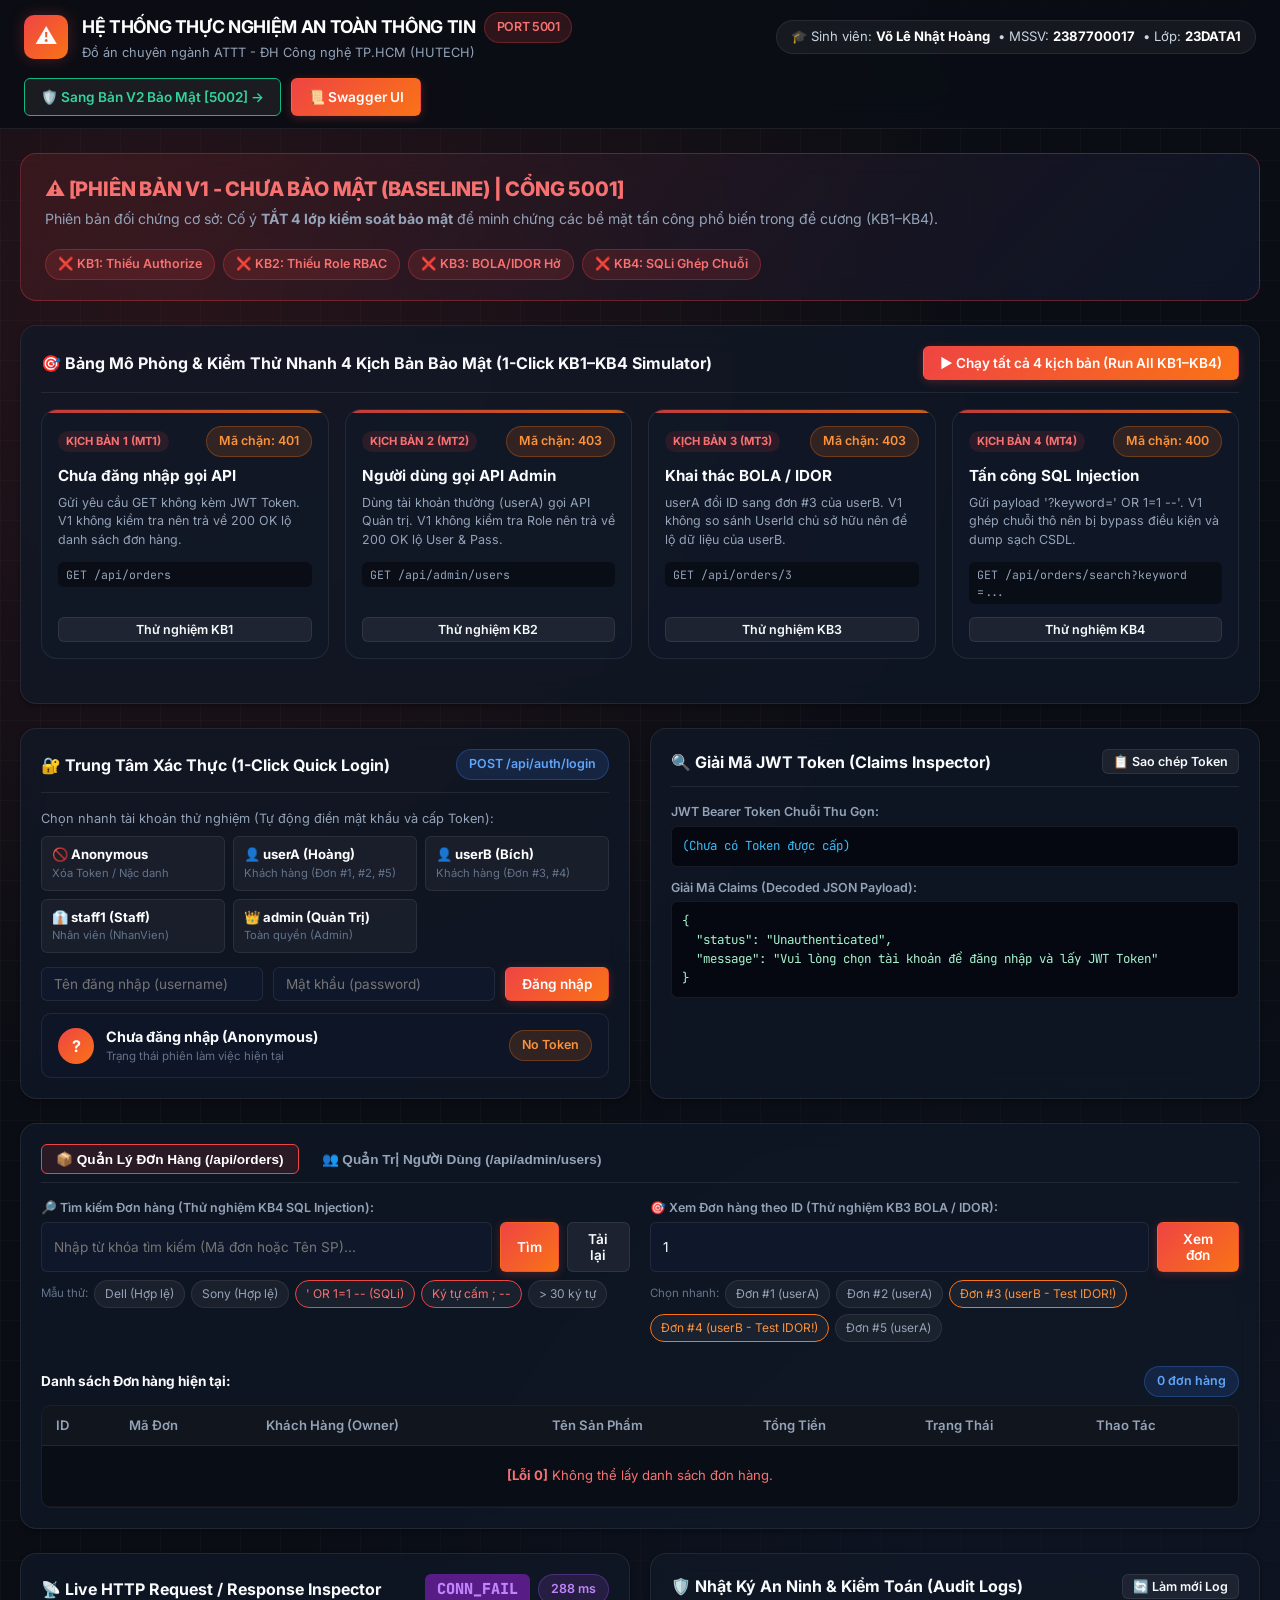
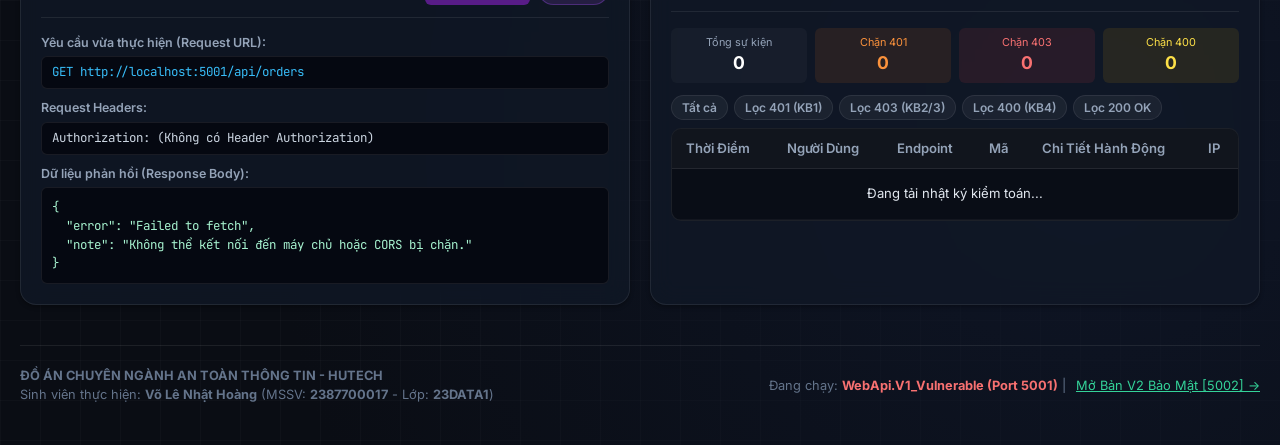
==== WebApi.V1_Vulnerable/wwwroot/index.html @ 01527421 "feat: Nang cap giao dien Web Dashboard Cyber Security va bo Simulator 1-Click cho ca V1 va V2" ====
<!DOCTYPE html>
<html lang="vi">
<head>
  <meta charset="UTF-8">
  <meta name="viewport" content="width=device-width, initial-scale=1.0">
  <title>SecurityLab V1 - Vulnerable Baseline | HUTECH ATTT</title>
  <link rel="preconnect" href="https://fonts.googleapis.com">
  <link rel="preconnect" href="https://fonts.gstatic.com" crossorigin>
  <link href="https://fonts.googleapis.com/css2?family=Inter:wght@400;500;600;700;800&family=JetBrains+Mono:wght@400;500;600;700&display=swap" rel="stylesheet">
  <link rel="stylesheet" href="css/app.css">
</head>
<body data-version="V1">

  <!-- NAVBAR -->
  <nav class="navbar">
    <div class="navbar-inner">
      <div class="brand-section">
        <div class="brand-icon">⚠️</div>
        <div>
          <div class="brand-title">
            HỆ THỐNG THỰC NGHIỆM AN TOÀN THÔNG TIN
            <span class="badge badge-red">PORT 5001</span>
          </div>
          <div class="brand-sub">Đồ án chuyên ngành ATTT - ĐH Công nghệ TP.HCM (HUTECH)</div>
        </div>
      </div>

      <div class="student-badge">
        <span>🎓 Sinh viên: <strong>Võ Lê Nhật Hoàng</strong></span>
        <span>• MSSV: <strong>2387700017</strong></span>
        <span>• Lớp: <strong>23DATA1</strong></span>
      </div>

      <div class="nav-actions">
        <a href="http://localhost:5002" class="btn btn-secondary" style="border-color: #10b981; color: #34d399;" title="Chuyển sang phiên bản V2 đã bảo mật">
          🛡️ Sang Bản V2 Bảo Mật [5002] &rarr;
        </a>
        <a href="/swagger" target="_blank" class="btn btn-primary" title="Mở Swagger UI gốc">
          📜 Swagger UI
        </a>
      </div>
    </div>
  </nav>

  <div class="container">

    <!-- VERSION BANNER -->
    <div class="version-banner">
      <div class="banner-content">
        <div>
          <div class="banner-title" style="color: #f87171;">
            ⚠️ [PHIÊN BẢN V1 - CHƯA BẢO MẬT (BASELINE) | CỔNG 5001]
          </div>
          <div class="banner-desc">
            Phiên bản đối chứng cơ sở: Cố ý <strong>TẮT 4 lớp kiểm soát bảo mật</strong> để minh chứng các bề mặt tấn công phổ biến trong đề cương (KB1–KB4).
          </div>
        </div>
        <div class="badges-row">
          <span class="badge badge-red">❌ KB1: Thiếu Authorize</span>
          <span class="badge badge-red">❌ KB2: Thiếu Role RBAC</span>
          <span class="badge badge-red">❌ KB3: BOLA/IDOR Hở</span>
          <span class="badge badge-red">❌ KB4: SQLi Ghép Chuỗi</span>
        </div>
      </div>
    </div>

    <!-- KHU VỰC C: 1-CLICK KB1–KB4 SIMULATOR (ĐẶT NỔI BẬT LÊN ĐẦU ĐỂ DỄ TRÌNH DIỄN KHI BẢO VỆ ĐỒ ÁN) -->
    <div class="card" style="margin-bottom: 24px;">
      <div class="card-header">
        <div class="card-title">
          🎯 Bảng Mô Phỏng & Kiểm Thử Nhanh 4 Kịch Bản Bảo Mật (1-Click KB1–KB4 Simulator)
        </div>
        <button id="btnRunAllKB" class="btn btn-primary" onclick="runAllKB()">
          ▶ Chạy tất cả 4 kịch bản (Run All KB1–KB4)
        </button>
      </div>

      <div class="grid-4">
        <!-- CARD KB1 -->
        <div class="kb-card">
          <div>
            <div class="kb-header">
              <span class="kb-tag">KỊCH BẢN 1 (MT1)</span>
              <span class="badge badge-orange">Mã chặn: 401</span>
            </div>
            <div class="kb-title">Chưa đăng nhập gọi API</div>
            <div class="kb-desc">Gửi yêu cầu GET không kèm JWT Token. V1 không kiểm tra nên trả về 200 OK lộ danh sách đơn hàng.</div>
            <div class="kb-endpoint">GET /api/orders</div>
          </div>
          <div>
            <button class="btn btn-secondary btn-sm" style="width: 100%;" onclick="runKB1()">
              Thử nghiệm KB1
            </button>
            <div id="kb1Result" class="kb-result"></div>
          </div>
        </div>

        <!-- CARD KB2 -->
        <div class="kb-card">
          <div>
            <div class="kb-header">
              <span class="kb-tag">KỊCH BẢN 2 (MT2)</span>
              <span class="badge badge-orange">Mã chặn: 403</span>
            </div>
            <div class="kb-title">Người dùng gọi API Admin</div>
            <div class="kb-desc">Dùng tài khoản thường (userA) gọi API Quản trị. V1 không kiểm tra Role nên trả về 200 OK lộ User & Pass.</div>
            <div class="kb-endpoint">GET /api/admin/users</div>
          </div>
          <div>
            <button class="btn btn-secondary btn-sm" style="width: 100%;" onclick="runKB2()">
              Thử nghiệm KB2
            </button>
            <div id="kb2Result" class="kb-result"></div>
          </div>
        </div>

        <!-- CARD KB3 -->
        <div class="kb-card">
          <div>
            <div class="kb-header">
              <span class="kb-tag">KỊCH BẢN 3 (MT3)</span>
              <span class="badge badge-orange">Mã chặn: 403</span>
            </div>
            <div class="kb-title">Khai thác BOLA / IDOR</div>
            <div class="kb-desc">userA đổi ID sang đơn #3 của userB. V1 không so sánh UserId chủ sở hữu nên để lộ dữ liệu của userB.</div>
            <div class="kb-endpoint">GET /api/orders/3</div>
          </div>
          <div>
            <button class="btn btn-secondary btn-sm" style="width: 100%;" onclick="runKB3()">
              Thử nghiệm KB3
            </button>
            <div id="kb3Result" class="kb-result"></div>
          </div>
        </div>

        <!-- CARD KB4 -->
        <div class="kb-card">
          <div>
            <div class="kb-header">
              <span class="kb-tag">KỊCH BẢN 4 (MT4)</span>
              <span class="badge badge-orange">Mã chặn: 400</span>
            </div>
            <div class="kb-title">Tấn công SQL Injection</div>
            <div class="kb-desc">Gửi payload '?keyword=' OR 1=1 --'. V1 ghép chuỗi thô nên bị bypass điều kiện và dump sạch CSDL.</div>
            <div class="kb-endpoint">GET /api/orders/search?keyword=...</div>
          </div>
          <div>
            <button class="btn btn-secondary btn-sm" style="width: 100%;" onclick="runKB4()">
              Thử nghiệm KB4
            </button>
            <div id="kb4Result" class="kb-result"></div>
          </div>
        </div>
      </div>

      <div id="runAllSummary" style="display: none; margin-top: 14px;"></div>
    </div>

    <!-- KHU VỰC A: TRUNG TÂM ĐĂNG NHẬP 1-CLICK & GIẢI MÃ JWT TOKEN -->
    <div class="grid-2">
      <!-- CỘT 1: FORM LOGIN & QUICK ACCOUNTS -->
      <div class="card">
        <div class="card-header">
          <div class="card-title">🔐 Trung Tâm Xác Thực (1-Click Quick Login)</div>
          <span class="badge badge-blue">POST /api/auth/login</span>
        </div>

        <div style="font-size: 0.8rem; color: var(--text-muted); margin-bottom: 8px;">
          Chọn nhanh tài khoản thử nghiệm (Tự động điền mật khẩu và cấp Token):
        </div>

        <div class="quick-accounts-grid">
          <div class="quick-acc-btn" onclick="quickLogin('anonymous')">
            <div class="quick-acc-name">🚫 Anonymous</div>
            <div class="quick-acc-role">Xóa Token / Nặc danh</div>
          </div>
          <div class="quick-acc-btn" onclick="quickLogin('userA')">
            <div class="quick-acc-name">👤 userA (Hoàng)</div>
            <div class="quick-acc-role">Khách hàng (Đơn #1, #2, #5)</div>
          </div>
          <div class="quick-acc-btn" onclick="quickLogin('userB')">
            <div class="quick-acc-name">👤 userB (Bích)</div>
            <div class="quick-acc-role">Khách hàng (Đơn #3, #4)</div>
          </div>
          <div class="quick-acc-btn" onclick="quickLogin('staff1')">
            <div class="quick-acc-name">👔 staff1 (Staff)</div>
            <div class="quick-acc-role">Nhân viên (NhanVien)</div>
          </div>
          <div class="quick-acc-btn" onclick="quickLogin('admin')">
            <div class="quick-acc-name">👑 admin (Quản Trị)</div>
            <div class="quick-acc-role">Toàn quyền (Admin)</div>
          </div>
        </div>

        <div style="display: flex; gap: 10px; margin-bottom: 8px;">
          <input type="text" id="loginUsername" class="form-input" placeholder="Tên đăng nhập (username)">
          <input type="password" id="loginPassword" class="form-input" placeholder="Mật khẩu (password)">
          <button id="btnLogin" class="btn btn-primary" style="white-space: nowrap;" onclick="performLogin(document.getElementById('loginUsername').value, document.getElementById('loginPassword').value)">
            Đăng nhập
          </button>
        </div>

        <!-- SESSION STATUS -->
        <div class="session-box">
          <div class="session-user">
            <div id="userAvatar" class="user-avatar">?</div>
            <div>
              <div id="userDisplayName" style="font-weight: 700; font-size: 0.9rem;">Chưa đăng nhập (Anonymous)</div>
              <div style="font-size: 0.72rem; color: var(--text-dim);">Trạng thái phiên làm việc hiện tại</div>
            </div>
          </div>
          <span id="userRoleBadge" class="badge badge-orange">No Token</span>
        </div>
      </div>

      <!-- CỘT 2: JWT TOKEN & DECODED CLAIMS INSPECTOR -->
      <div class="card">
        <div class="card-header">
          <div class="card-title">🔍 Giải Mã JWT Token (Claims Inspector)</div>
          <button class="btn btn-secondary btn-sm" onclick="copyToken()">📋 Sao chép Token</button>
        </div>

        <div class="form-label">JWT Bearer Token Chuỗi Thu Gọn:</div>
        <div id="rawTokenText" class="code-box" style="max-height: 55px; margin-bottom: 12px; color: #38bdf8;">
          (Chưa có Token được cấp)
        </div>

        <div class="form-label">Giải Mã Claims (Decoded JSON Payload):</div>
        <div id="decodedClaimsText" class="code-box" style="max-height: 140px; color: #a7f3d0;">
{
  "status": "Unauthenticated",
  "message": "Vui lòng chọn tài khoản để đăng nhập và lấy JWT Token"
}
        </div>
      </div>
    </div>

    <!-- KHU VỰC B: NGHIỆP VỤ QUẢN LÝ ĐƠN HÀNG & NGƯỜI DÙNG -->
    <div class="card" style="margin-bottom: 24px;">
      <div class="tabs-nav">
        <button class="tab-btn active" data-tab="orders" onclick="switchTab('orders')">
          📦 Quản Lý Đơn Hàng (/api/orders)
        </button>
        <button class="tab-btn" data-tab="users" onclick="switchTab('users')">
          👥 Quản Trị Người Dùng (/api/admin/users)
        </button>
      </div>

      <!-- TAB 1: ORDERS -->
      <div id="tab-orders" class="tab-content active">
        <!-- SEARCH & GET BY ID CONTROLS -->
        <div class="grid-2" style="margin-bottom: 16px;">
          <!-- TÌM KIẾM -->
          <div>
            <div class="form-label">🔎 Tìm kiếm Đơn hàng (Thử nghiệm KB4 SQL Injection):</div>
            <div style="display: flex; gap: 8px; margin-bottom: 8px;">
              <input type="text" id="searchKeyword" class="form-input" placeholder="Nhập từ khóa tìm kiếm (Mã đơn hoặc Tên SP)...">
              <button class="btn btn-primary" onclick="searchOrders()">Tìm</button>
              <button class="btn btn-secondary" onclick="loadOrders()">Tải lại</button>
            </div>
            <div style="display: flex; flex-wrap: wrap; gap: 6px;">
              <span style="font-size: 0.72rem; color: var(--text-dim); align-self: center;">Mẫu thử:</span>
              <span class="btn-tag" onclick="searchOrders('Dell')">Dell (Hợp lệ)</span>
              <span class="btn-tag" onclick="searchOrders('Sony')">Sony (Hợp lệ)</span>
              <span class="btn-tag" style="border-color: #ef4444; color: #f87171;" onclick="searchOrders('\' OR 1=1 --')">' OR 1=1 -- (SQLi)</span>
              <span class="btn-tag" style="border-color: #ef4444; color: #f87171;" onclick="searchOrders('\'; DROP TABLE Orders; --')">Ký tự cấm ; --</span>
              <span class="btn-tag" onclick="searchOrders('Chuỗi từ khóa tìm kiếm quá dài vượt quá ba mươi ký tự quy định')">&gt; 30 ký tự</span>
            </div>
          </div>

          <!-- XEM THEO ID -->
          <div>
            <div class="form-label">🎯 Xem Đơn hàng theo ID (Thử nghiệm KB3 BOLA / IDOR):</div>
            <div style="display: flex; gap: 8px; margin-bottom: 8px;">
              <input type="number" id="orderIdInput" class="form-input" placeholder="Nhập ID đơn hàng (1, 2, 3...)" value="1">
              <button class="btn btn-primary" onclick="quickViewOrder(document.getElementById('orderIdInput').value)">Xem đơn</button>
            </div>
            <div style="display: flex; flex-wrap: wrap; gap: 6px; margin-bottom: 8px;">
              <span style="font-size: 0.72rem; color: var(--text-dim); align-self: center;">Chọn nhanh:</span>
              <span class="btn-tag" onclick="quickViewOrder(1)">Đơn #1 (userA)</span>
              <span class="btn-tag" onclick="quickViewOrder(2)">Đơn #2 (userA)</span>
              <span class="btn-tag" style="border-color: #f97316; color: #fb923c;" onclick="quickViewOrder(3)">Đơn #3 (userB - Test IDOR!)</span>
              <span class="btn-tag" style="border-color: #f97316; color: #fb923c;" onclick="quickViewOrder(4)">Đơn #4 (userB - Test IDOR!)</span>
              <span class="btn-tag" onclick="quickViewOrder(5)">Đơn #5 (userA)</span>
            </div>
            <div id="orderDetailView"></div>
          </div>
        </div>

        <!-- BẢNG ĐƠN HÀNG -->
        <div style="display: flex; justify-content: space-between; align-items: center; margin-bottom: 8px;">
          <div style="font-size: 0.85rem; font-weight: 700;">Danh sách Đơn hàng hiện tại:</div>
          <span id="ordersCountBadge" class="badge badge-blue">Đang tải...</span>
        </div>
        <div class="table-container">
          <table class="data-table">
            <thead>
              <tr>
                <th>ID</th>
                <th>Mã Đơn</th>
                <th>Khách Hàng (Owner)</th>
                <th>Tên Sản Phẩm</th>
                <th>Tổng Tiền</th>
                <th>Trạng Thái</th>
                <th>Thao Tác</th>
              </tr>
            </thead>
            <tbody id="ordersTableBody">
              <tr><td colspan="7" style="text-align:center; padding: 20px;">Đang nạp dữ liệu...</td></tr>
            </tbody>
          </table>
        </div>
      </div>

      <!-- TAB 2: ADMIN USERS -->
      <div id="tab-users" class="tab-content">
        <div style="display: flex; justify-content: space-between; align-items: center; margin-bottom: 12px;">
          <div>
            <div style="font-weight: 700;">Danh sách Người dùng Hệ thống (/api/admin/users)</div>
            <div style="font-size: 0.78rem; color: var(--text-muted);">
              Thử nghiệm KB2: Xem tài khoản thường (userA) hoặc nhân viên (staff1) có gọi được API này không.
            </div>
          </div>
          <button class="btn btn-secondary" onclick="loadAdminUsers()">🔄 Gọi API Admin Users</button>
        </div>

        <div class="table-container">
          <table class="data-table">
            <thead>
              <tr>
                <th>ID</th>
                <th>Tên Đăng Nhập</th>
                <th>Họ Và Tên</th>
                <th>Vai Trò (Role)</th>
                <th>Mật Khẩu / Hash Status</th>
              </tr>
            </thead>
            <tbody id="usersTableBody">
              <tr><td colspan="5" style="text-align:center; padding: 20px;">Nhấn nút 'Gọi API Admin Users' để kiểm tra quyền truy cập...</td></tr>
            </tbody>
          </table>
        </div>
      </div>
    </div>

    <!-- KHU VỰC D: LIVE HTTP INSPECTOR & AUDIT LOGS -->
    <div class="grid-2">
      <!-- CỘT 1: LIVE HTTP INSPECTOR -->
      <div class="card">
        <div class="card-header">
          <div class="card-title">📡 Live HTTP Request / Response Inspector</div>
          <div style="display: flex; align-items: center; gap: 8px;">
            <span id="httpStatusCode" class="status-badge-lg status-200">READY</span>
            <span id="httpLatency" class="badge badge-purple">0 ms</span>
          </div>
        </div>

        <div class="http-inspector">
          <div>
            <div class="form-label">Yêu cầu vừa thực hiện (Request URL):</div>
            <div id="httpMethodUrl" class="code-box" style="padding: 6px 10px; max-height: 40px; color: #38bdf8;">
              READY
            </div>
          </div>

          <div>
            <div class="form-label">Request Headers:</div>
            <div id="httpReqHeaders" class="code-box" style="padding: 6px 10px; max-height: 40px; color: #cbd5e1;">
              Authorization: (None)
            </div>
          </div>

          <div>
            <div class="form-label">Dữ liệu phản hồi (Response Body):</div>
            <div id="httpResponseBody" class="code-box" style="max-height: 220px; color: #a7f3d0;">
{
  "message": "Sẵn sàng gửi yêu cầu API để quan sát mã HTTP và gói tin phản hồi..."
}
            </div>
          </div>
        </div>
      </div>

      <!-- CỘT 2: SECURITY AUDIT LOGS -->
      <div class="card">
        <div class="card-header">
          <div class="card-title">🛡️ Nhật Ký An Ninh & Kiểm Toán (Audit Logs)</div>
          <button class="btn btn-secondary btn-sm" onclick="loadAuditLogs()">🔄 Làm mới Log</button>
        </div>

        <!-- STAT COUNTERS -->
        <div style="display: grid; grid-template-columns: repeat(4, 1fr); gap: 8px; margin-bottom: 12px;">
          <div style="padding: 6px; text-align: center; background: rgba(255,255,255,0.03); border-radius: 6px;">
            <div style="font-size: 0.68rem; color: #94a3b8;">Tổng sự kiện</div>
            <div id="cntAuditTotal" style="font-size: 1.1rem; font-weight: 700; color: #fff;">0</div>
          </div>
          <div style="padding: 6px; text-align: center; background: rgba(249,115,22,0.1); border-radius: 6px;">
            <div style="font-size: 0.68rem; color: #fb923c;">Chặn 401</div>
            <div id="cntAudit401" style="font-size: 1.1rem; font-weight: 700; color: #fb923c;">0</div>
          </div>
          <div style="padding: 6px; text-align: center; background: rgba(239,68,68,0.1); border-radius: 6px;">
            <div style="font-size: 0.68rem; color: #f87171;">Chặn 403</div>
            <div id="cntAudit403" style="font-size: 1.1rem; font-weight: 700; color: #f87171;">0</div>
          </div>
          <div style="padding: 6px; text-align: center; background: rgba(234,179,8,0.1); border-radius: 6px;">
            <div style="font-size: 0.68rem; color: #fde047;">Chặn 400</div>
            <div id="cntAudit400" style="font-size: 1.1rem; font-weight: 700; color: #fde047;">0</div>
          </div>
        </div>

        <!-- FILTER BUTTONS -->
        <div style="display: flex; gap: 6px; margin-bottom: 8px; flex-wrap: wrap;">
          <button class="btn btn-tag" onclick="loadAuditLogs(null)">Tất cả</button>
          <button class="btn btn-tag" onclick="loadAuditLogs(401)">Lọc 401 (KB1)</button>
          <button class="btn btn-tag" onclick="loadAuditLogs(403)">Lọc 403 (KB2/3)</button>
          <button class="btn btn-tag" onclick="loadAuditLogs(400)">Lọc 400 (KB4)</button>
          <button class="btn btn-tag" onclick="loadAuditLogs(200)">Lọc 200 OK</button>
        </div>

        <div class="table-container" style="max-height: 240px; overflow-y: auto;">
          <table class="data-table">
            <thead>
              <tr>
                <th>Thời Điểm</th>
                <th>Người Dùng</th>
                <th>Endpoint</th>
                <th>Mã</th>
                <th>Chi Tiết Hành Động</th>
                <th>IP</th>
              </tr>
            </thead>
            <tbody id="auditLogsBody">
              <tr><td colspan="6" style="text-align:center; padding: 15px;">Đang tải nhật ký kiểm toán...</td></tr>
            </tbody>
          </table>
        </div>
      </div>
    </div>

    <!-- FOOTER -->
    <footer class="footer">
      <div>
        <strong>ĐỒ ÁN CHUYÊN NGÀNH AN TOÀN THÔNG TIN - HUTECH</strong><br>
        Sinh viên thực hiện: <strong>Võ Lê Nhật Hoàng</strong> (MSSV: <strong>2387700017</strong> - Lớp: <strong>23DATA1</strong>)
      </div>
      <div>
        Đang chạy: <strong style="color: #f87171;">WebApi.V1_Vulnerable (Port 5001)</strong> |
        <a href="http://localhost:5002" style="color: #34d399; margin-left: 6px;">Mở Bản V2 Bảo Mật [5002] &rarr;</a>
      </div>
    </footer>

  </div>

  <script src="js/app.js"></script>
</body>
</html>
---- WebApi.V1_Vulnerable/wwwroot/css/app.css ----
:root {
  --font-main: 'Inter', -apple-system, BlinkMacSystemFont, 'Segoe UI', Roboto, sans-serif;
  --font-mono: 'JetBrains Mono', 'Fira Code', Consolas, monospace;
  
  --bg-dark: #0a0d14;
  --bg-card: rgba(17, 24, 39, 0.75);
  --bg-card-hover: rgba(30, 41, 59, 0.85);
  --bg-input: #0f172a;
  
  --text-main: #f8fafc;
  --text-muted: #94a3b8;
  --text-dim: #64748b;
  
  --border-color: rgba(255, 255, 255, 0.08);
  --border-focus: rgba(255, 255, 255, 0.2);
  
  --radius-sm: 6px;
  --radius-md: 10px;
  --radius-lg: 16px;
  --radius-full: 9999px;
  
  --shadow-sm: 0 2px 4px rgba(0, 0, 0, 0.3);
  --shadow-md: 0 8px 24px rgba(0, 0, 0, 0.4);
  --shadow-glow: 0 0 25px var(--accent-glow);
}

/* THEME V1: CYBER THREAT / VULNERABLE BASELINE (RED / ORANGE) */
body[data-version="V1"] {
  --accent: #ef4444;
  --accent-light: #f87171;
  --accent-gradient: linear-gradient(135deg, #ef4444 0%, #f97316 100%);
  --accent-glow: rgba(239, 68, 68, 0.25);
  --accent-subtle: rgba(239, 68, 68, 0.12);
  --badge-theme: #ef4444;
  --theme-name: "V1 - VULNERABLE BASELINE";
}

/* THEME V2: CYBER SHIELD / HARDENED SECURE (EMERALD / CYAN) */
body[data-version="V2"] {
  --accent: #10b981;
  --accent-light: #34d399;
  --accent-gradient: linear-gradient(135deg, #10b981 0%, #06b6d4 100%);
  --accent-glow: rgba(16, 185, 129, 0.25);
  --accent-subtle: rgba(16, 185, 129, 0.12);
  --badge-theme: #10b981;
  --theme-name: "V2 - HARDENED SECURE";
}

* {
  box-sizing: border-box;
  margin: 0;
  padding: 0;
}

body {
  font-family: var(--font-main);
  background-color: var(--bg-dark);
  color: var(--text-main);
  line-height: 1.5;
  min-height: 100vh;
  background-image: 
    radial-gradient(circle at 15% 15%, var(--accent-subtle) 0%, transparent 40%),
    radial-gradient(circle at 85% 85%, rgba(15, 23, 42, 0.8) 0%, transparent 40%),
    linear-gradient(to right, rgba(255, 255, 255, 0.02) 1px, transparent 1px),
    linear-gradient(to bottom, rgba(255, 255, 255, 0.02) 1px, transparent 1px);
  background-size: 100% 100%, 100% 100%, 40px 40px, 40px 40px;
}

/* CONTAINER */
.container {
  max-width: 1440px;
  margin: 0 auto;
  padding: 0 20px 40px;
}

/* NAVBAR */
.navbar {
  position: sticky;
  top: 0;
  z-index: 100;
  background: rgba(10, 13, 20, 0.85);
  backdrop-filter: blur(16px);
  border-bottom: 1px solid var(--border-color);
  padding: 12px 24px;
  margin-bottom: 24px;
}

.navbar-inner {
  max-width: 1440px;
  margin: 0 auto;
  display: flex;
  align-items: center;
  justify-content: space-between;
  gap: 16px;
  flex-wrap: wrap;
}

.brand-section {
  display: flex;
  align-items: center;
  gap: 14px;
}

.brand-icon {
  width: 44px;
  height: 44px;
  border-radius: var(--radius-md);
  background: var(--accent-gradient);
  display: flex;
  align-items: center;
  justify-content: center;
  font-size: 22px;
  box-shadow: 0 0 15px var(--accent-glow);
}

.brand-title {
  font-size: 1.1rem;
  font-weight: 700;
  letter-spacing: -0.02em;
  color: #fff;
  display: flex;
  align-items: center;
  gap: 8px;
}

.brand-sub {
  font-size: 0.8rem;
  color: var(--text-muted);
}

.student-badge {
  background: rgba(255, 255, 255, 0.05);
  border: 1px solid var(--border-color);
  border-radius: var(--radius-full);
  padding: 6px 14px;
  font-size: 0.82rem;
  color: #cbd5e1;
  display: flex;
  align-items: center;
  gap: 8px;
}

.student-badge strong {
  color: #fff;
}

.nav-actions {
  display: flex;
  align-items: center;
  gap: 10px;
}

/* BUTTONS */
.btn {
  display: inline-flex;
  align-items: center;
  justify-content: center;
  gap: 8px;
  padding: 8px 16px;
  font-size: 0.85rem;
  font-weight: 600;
  border-radius: var(--radius-sm);
  cursor: pointer;
  transition: all 0.2s ease;
  border: 1px solid transparent;
  text-decoration: none;
  font-family: var(--font-main);
}

.btn-primary {
  background: var(--accent-gradient);
  color: #fff;
  box-shadow: 0 2px 10px var(--accent-glow);
}
.btn-primary:hover {
  filter: brightness(1.1);
  transform: translateY(-1px);
  box-shadow: 0 4px 14px var(--accent-glow);
}

.btn-secondary {
  background: rgba(255, 255, 255, 0.06);
  border-color: var(--border-color);
  color: var(--text-main);
}
.btn-secondary:hover {
  background: rgba(255, 255, 255, 0.12);
  border-color: var(--border-focus);
}

.btn-danger {
  background: #dc2626;
  color: #fff;
}
.btn-danger:hover {
  background: #b91c1c;
}

.btn-sm {
  padding: 4px 10px;
  font-size: 0.78rem;
}

.btn-tag {
  background: rgba(255, 255, 255, 0.05);
  border: 1px solid var(--border-color);
  color: #94a3b8;
  font-size: 0.75rem;
  padding: 4px 10px;
  border-radius: var(--radius-full);
  cursor: pointer;
  transition: all 0.15s;
}
.btn-tag:hover {
  background: var(--accent-subtle);
  border-color: var(--accent);
  color: #fff;
}

/* VERSION BANNER */
.version-banner {
  border-radius: var(--radius-lg);
  padding: 20px 24px;
  margin-bottom: 24px;
  border: 1px solid var(--border-color);
  background: var(--bg-card);
  backdrop-filter: blur(12px);
  position: relative;
  overflow: hidden;
}

body[data-version="V1"] .version-banner {
  border-color: rgba(239, 68, 68, 0.35);
  background: linear-gradient(135deg, rgba(239, 68, 68, 0.12) 0%, rgba(15, 23, 42, 0.8) 100%);
}

body[data-version="V2"] .version-banner {
  border-color: rgba(16, 185, 129, 0.35);
  background: linear-gradient(135deg, rgba(16, 185, 129, 0.12) 0%, rgba(15, 23, 42, 0.8) 100%);
}

.banner-content {
  display: flex;
  align-items: center;
  justify-content: space-between;
  gap: 20px;
  flex-wrap: wrap;
}

.banner-title {
  font-size: 1.25rem;
  font-weight: 800;
  letter-spacing: -0.01em;
  display: flex;
  align-items: center;
  gap: 10px;
}

.banner-desc {
  font-size: 0.88rem;
  color: var(--text-muted);
  margin-top: 4px;
}

.badges-row {
  display: flex;
  flex-wrap: wrap;
  gap: 8px;
}

.badge {
  display: inline-flex;
  align-items: center;
  gap: 6px;
  padding: 5px 12px;
  border-radius: var(--radius-full);
  font-size: 0.78rem;
  font-weight: 600;
}

.badge-green { background: rgba(16, 185, 129, 0.15); color: #34d399; border: 1px solid rgba(16, 185, 129, 0.3); }
.badge-red { background: rgba(239, 68, 68, 0.15); color: #f87171; border: 1px solid rgba(239, 68, 68, 0.3); }
.badge-orange { background: rgba(249, 115, 22, 0.15); color: #fb923c; border: 1px solid rgba(249, 115, 22, 0.3); }
.badge-blue { background: rgba(59, 130, 246, 0.15); color: #60a5fa; border: 1px solid rgba(59, 130, 246, 0.3); }
.badge-purple { background: rgba(168, 85, 247, 0.15); color: #c084fc; border: 1px solid rgba(168, 85, 247, 0.3); }

/* GRID LAYOUTS */
.grid-2 {
  display: grid;
  grid-template-columns: repeat(2, 1fr);
  gap: 20px;
  margin-bottom: 24px;
}

.grid-4 {
  display: grid;
  grid-template-columns: repeat(4, 1fr);
  gap: 16px;
  margin-bottom: 24px;
}

@media (max-width: 1024px) {
  .grid-2 { grid-template-columns: 1fr; }
  .grid-4 { grid-template-columns: repeat(2, 1fr); }
}

@media (max-width: 640px) {
  .grid-4 { grid-template-columns: 1fr; }
}

/* CARDS */
.card {
  background: var(--bg-card);
  backdrop-filter: blur(12px);
  border: 1px solid var(--border-color);
  border-radius: var(--radius-lg);
  padding: 20px;
  box-shadow: var(--shadow-sm);
  transition: border-color 0.2s, box-shadow 0.2s;
}

.card:hover {
  border-color: var(--border-focus);
}

.card-header {
  display: flex;
  align-items: center;
  justify-content: space-between;
  margin-bottom: 16px;
  padding-bottom: 12px;
  border-bottom: 1px solid var(--border-color);
}

.card-title {
  font-size: 1rem;
  font-weight: 700;
  display: flex;
  align-items: center;
  gap: 8px;
}

/* FORM CONTROLS */
.form-group {
  margin-bottom: 12px;
}

.form-label {
  display: block;
  font-size: 0.78rem;
  font-weight: 600;
  color: var(--text-muted);
  margin-bottom: 4px;
}

.form-input {
  width: 100%;
  padding: 8px 12px;
  background: var(--bg-input);
  border: 1px solid var(--border-color);
  border-radius: var(--radius-sm);
  color: #fff;
  font-family: var(--font-main);
  font-size: 0.85rem;
  outline: none;
  transition: border-color 0.2s;
}

.form-input:focus {
  border-color: var(--accent);
  box-shadow: 0 0 0 2px var(--accent-subtle);
}

/* QUICK ACCOUNTS ROW */
.quick-accounts-grid {
  display: grid;
  grid-template-columns: repeat(auto-fit, minmax(140px, 1fr));
  gap: 8px;
  margin-bottom: 14px;
}

.quick-acc-btn {
  background: rgba(255, 255, 255, 0.04);
  border: 1px solid var(--border-color);
  border-radius: var(--radius-sm);
  padding: 8px 10px;
  text-align: left;
  cursor: pointer;
  transition: all 0.15s ease;
}

.quick-acc-btn:hover {
  background: var(--accent-subtle);
  border-color: var(--accent);
  transform: translateY(-1px);
}

.quick-acc-name {
  font-size: 0.82rem;
  font-weight: 700;
  color: #fff;
}

.quick-acc-role {
  font-size: 0.7rem;
  color: var(--text-dim);
}

/* SESSION STATUS BOX */
.session-box {
  background: rgba(15, 23, 42, 0.6);
  border: 1px solid var(--border-color);
  border-radius: var(--radius-md);
  padding: 12px 16px;
  display: flex;
  align-items: center;
  justify-content: space-between;
  margin-top: 12px;
}

.session-user {
  display: flex;
  align-items: center;
  gap: 12px;
}

.user-avatar {
  width: 36px;
  height: 36px;
  border-radius: var(--radius-full);
  background: var(--accent-gradient);
  display: flex;
  align-items: center;
  justify-content: center;
  font-weight: 700;
  color: #fff;
}

/* CODE & MONOSPACE BOXES */
.code-box {
  font-family: var(--font-mono);
  background: #050811;
  border: 1px solid var(--border-color);
  border-radius: var(--radius-sm);
  padding: 10px;
  font-size: 0.78rem;
  color: #cbd5e1;
  overflow-x: auto;
  max-height: 220px;
  white-space: pre-wrap;
  word-break: break-all;
}

/* KB SIMULATOR CARDS */
.kb-card {
  display: flex;
  flex-direction: column;
  justify-content: space-between;
  background: var(--bg-card);
  border: 1px solid var(--border-color);
  border-radius: var(--radius-lg);
  padding: 16px;
  transition: transform 0.2s, box-shadow 0.2s;
  position: relative;
  overflow: hidden;
}

.kb-card::before {
  content: "";
  position: absolute;
  top: 0; left: 0; right: 0; height: 3px;
  background: var(--accent-gradient);
  opacity: 0.8;
}

.kb-card:hover {
  transform: translateY(-2px);
  box-shadow: var(--shadow-md);
}

.kb-header {
  display: flex;
  align-items: center;
  justify-content: space-between;
  margin-bottom: 8px;
}

.kb-tag {
  font-size: 0.7rem;
  font-weight: 700;
  padding: 2px 8px;
  border-radius: var(--radius-full);
  background: var(--accent-subtle);
  color: var(--accent-light);
}

.kb-title {
  font-size: 0.95rem;
  font-weight: 700;
  margin-bottom: 6px;
}

.kb-desc {
  font-size: 0.78rem;
  color: var(--text-muted);
  margin-bottom: 12px;
  flex-grow: 1;
}

.kb-endpoint {
  font-family: var(--font-mono);
  font-size: 0.72rem;
  background: rgba(0, 0, 0, 0.4);
  padding: 4px 8px;
  border-radius: var(--radius-sm);
  margin-bottom: 12px;
  color: #94a3b8;
  word-break: break-all;
}

.kb-result {
  margin-top: 10px;
  padding: 8px 10px;
  border-radius: var(--radius-sm);
  font-size: 0.75rem;
  display: none;
}

.kb-result.show {
  display: block;
}

.kb-result.safe {
  background: rgba(16, 185, 129, 0.15);
  border: 1px solid rgba(16, 185, 129, 0.3);
  color: #34d399;
}

.kb-result.vulnerable {
  background: rgba(239, 68, 68, 0.15);
  border: 1px solid rgba(239, 68, 68, 0.3);
  color: #f87171;
}

/* TABLE STYLES */
.table-container {
  overflow-x: auto;
  border: 1px solid var(--border-color);
  border-radius: var(--radius-md);
  background: #090d16;
}

.data-table {
  width: 100%;
  border-collapse: collapse;
  font-size: 0.82rem;
  text-align: left;
}

.data-table th {
  background: rgba(255, 255, 255, 0.03);
  color: var(--text-muted);
  font-weight: 600;
  padding: 10px 14px;
  border-bottom: 1px solid var(--border-color);
  white-space: nowrap;
}

.data-table td {
  padding: 10px 14px;
  border-bottom: 1px solid rgba(255, 255, 255, 0.04);
  color: #e2e8f0;
}

.data-table tr:hover {
  background: rgba(255, 255, 255, 0.02);
}

/* HTTP INSPECTOR */
.http-inspector {
  display: flex;
  flex-direction: column;
  gap: 10px;
}

.status-badge-lg {
  display: inline-flex;
  align-items: center;
  gap: 6px;
  padding: 4px 12px;
  border-radius: var(--radius-sm);
  font-size: 0.95rem;
  font-weight: 800;
  font-family: var(--font-mono);
}

.status-200 { background: #065f46; color: #34d399; }
.status-400 { background: #78350f; color: #fde047; }
.status-401 { background: #831843; color: #f472b6; }
.status-403 { background: #7f1d1d; color: #f87171; }
.status-500 { background: #581c87; color: #c084fc; }

/* TABS */
.tabs-nav {
  display: flex;
  gap: 8px;
  border-bottom: 1px solid var(--border-color);
  padding-bottom: 8px;
  margin-bottom: 16px;
}

.tab-btn {
  padding: 6px 14px;
  background: transparent;
  border: 1px solid transparent;
  color: var(--text-muted);
  font-size: 0.85rem;
  font-weight: 600;
  border-radius: var(--radius-sm);
  cursor: pointer;
  transition: all 0.2s;
}

.tab-btn.active {
  background: var(--accent-subtle);
  border-color: var(--accent);
  color: #fff;
}

.tab-content {
  display: none;
}
.tab-content.active {
  display: block;
}

/* FOOTER */
.footer {
  margin-top: 40px;
  padding-top: 20px;
  border-top: 1px solid var(--border-color);
  display: flex;
  align-items: center;
  justify-content: space-between;
  font-size: 0.8rem;
  color: var(--text-dim);
  flex-wrap: wrap;
  gap: 10px;
}
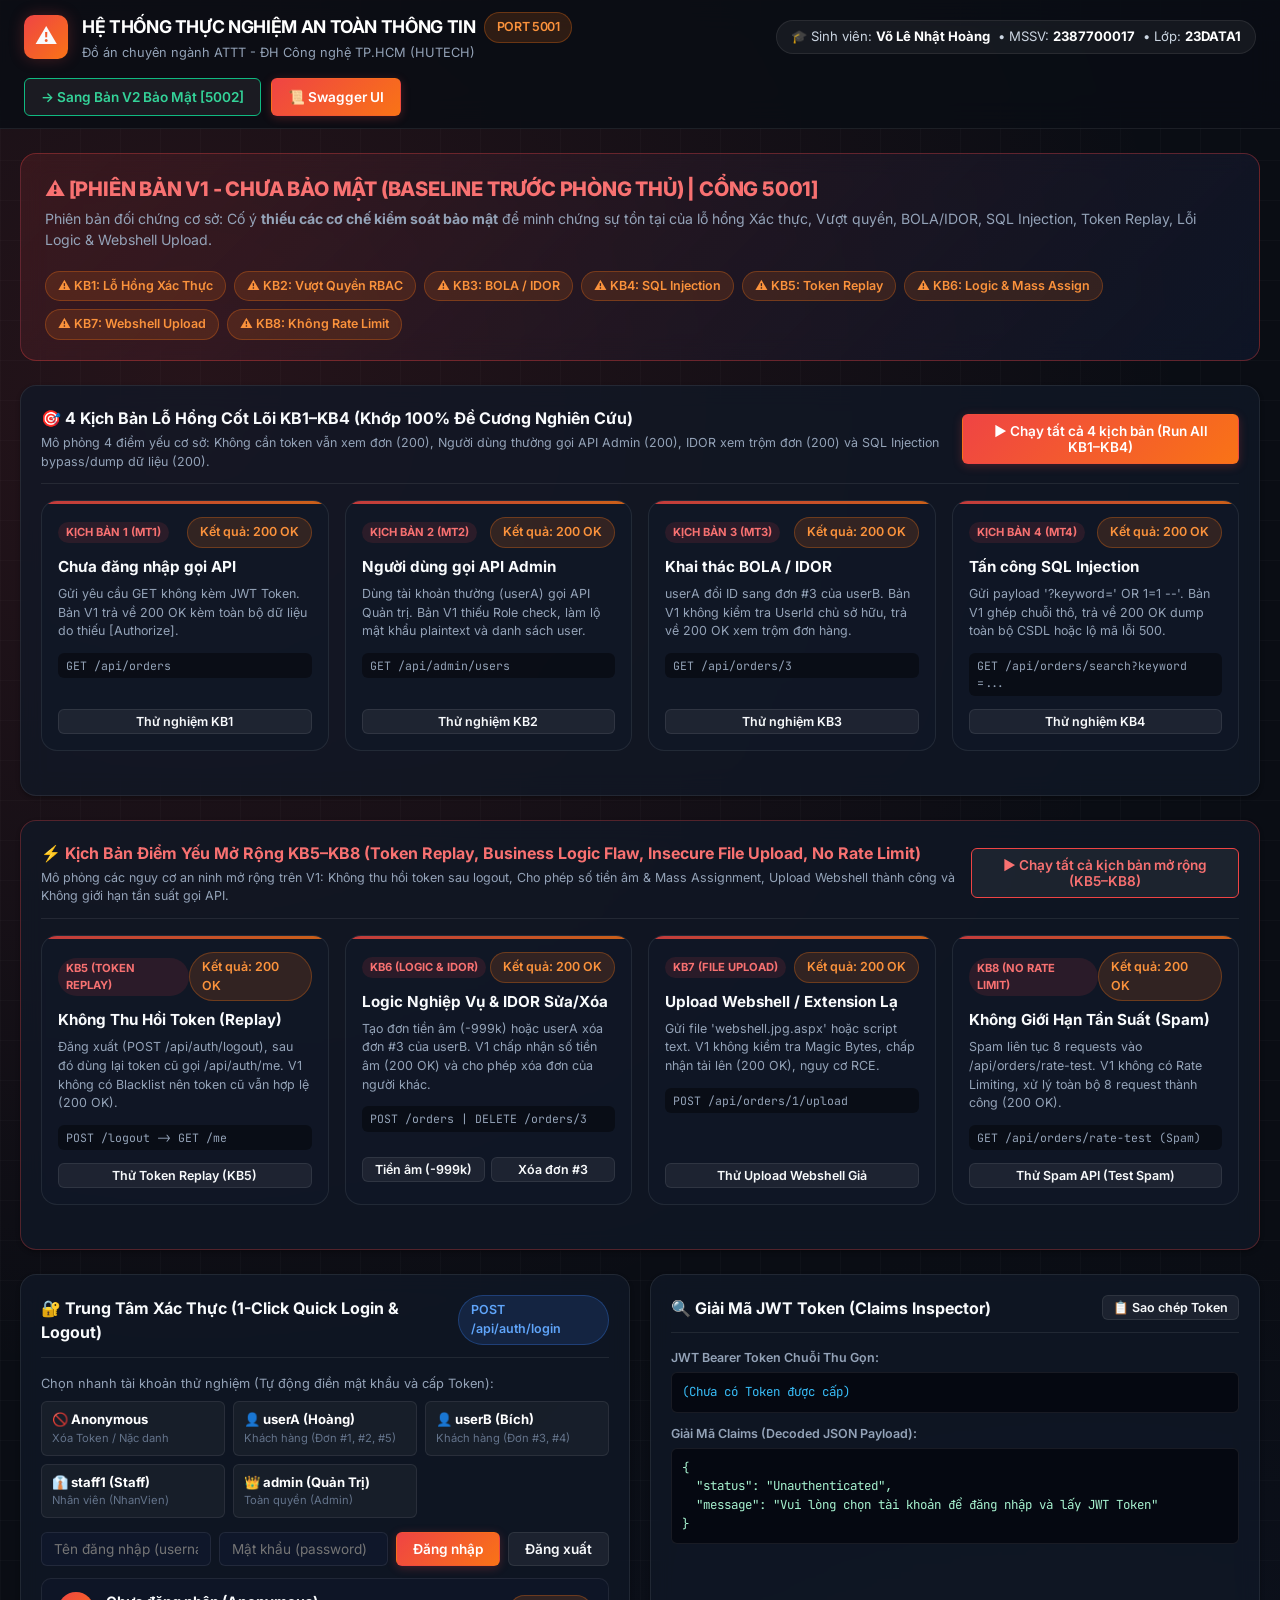
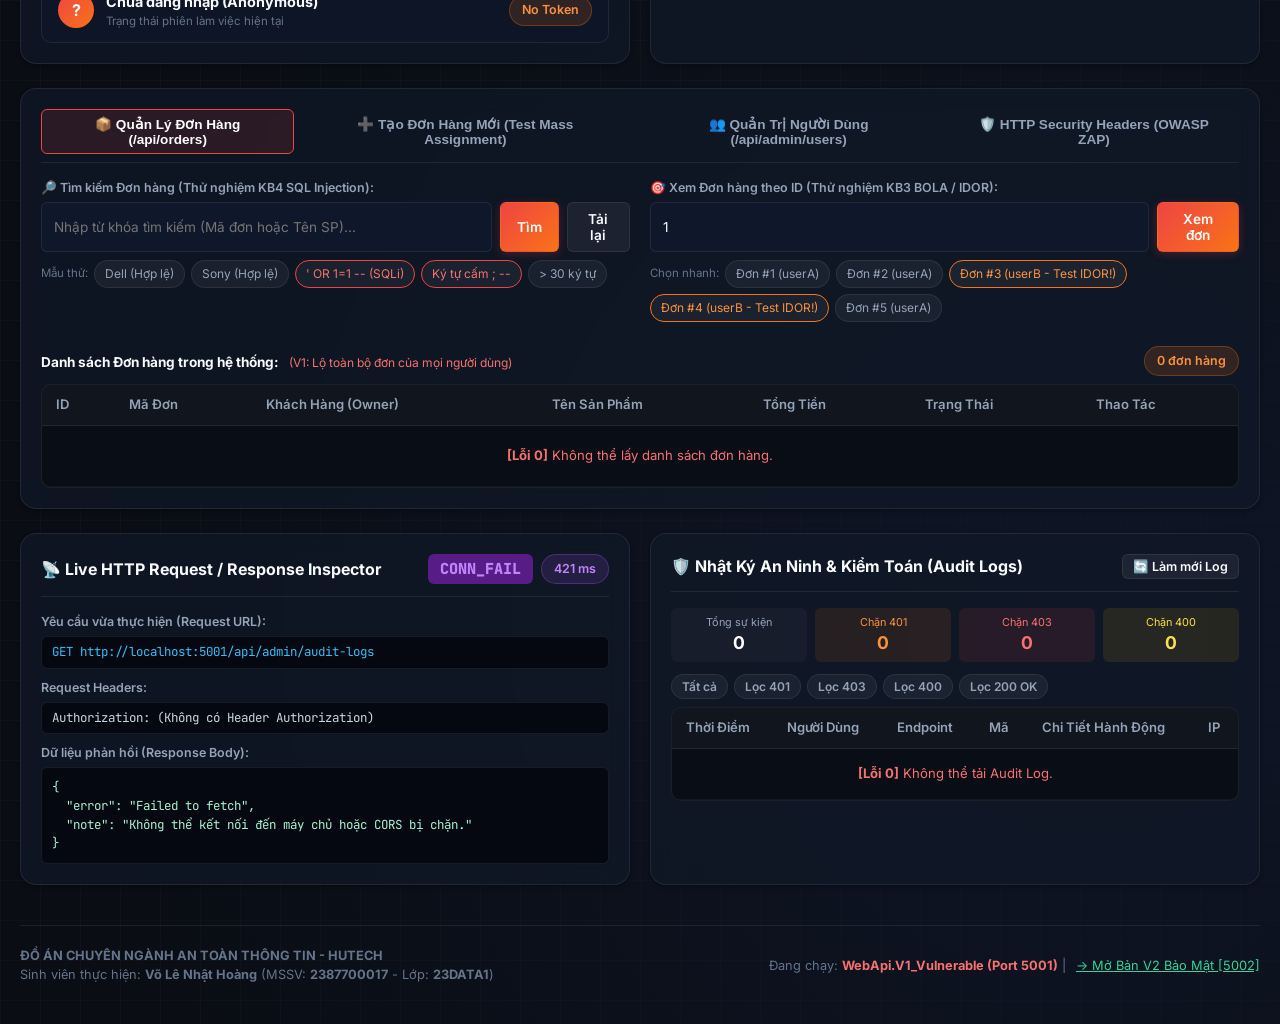
==== commit 5b369c47: "Upgrade SecurityLab V1 & V2: Add KB5-KB8 Defense-in-Depth (JTI Blacklist, Business Logic/Mass Assign" ====
--- a/WebApi.V1_Vulnerable/wwwroot/index.html
+++ b/WebApi.V1_Vulnerable/wwwroot/index.html
@@ -19,7 +19,7 @@
         <div>
           <div class="brand-title">
             HỆ THỐNG THỰC NGHIỆM AN TOÀN THÔNG TIN
-            <span class="badge badge-red">PORT 5001</span>
+            <span class="badge badge-orange">PORT 5001</span>
           </div>
           <div class="brand-sub">Đồ án chuyên ngành ATTT - ĐH Công nghệ TP.HCM (HUTECH)</div>
         </div>
@@ -32,10 +32,10 @@
       </div>
 
       <div class="nav-actions">
-        <a href="http://localhost:5002" class="btn btn-secondary" style="border-color: #10b981; color: #34d399;" title="Chuyển sang phiên bản V2 đã bảo mật">
-          🛡️ Sang Bản V2 Bảo Mật [5002] &rarr;
+        <a href="http://localhost:5002" class="btn btn-secondary" style="border-color: #10b981; color: #34d399;" title="Chuyển sang phiên bản V2 đã bảo mật để đối chiếu">
+          &rarr; Sang Bản V2 Bảo Mật [5002]
         </a>
-        <a href="/swagger" target="_blank" class="btn btn-primary" title="Mở Swagger UI gốc">
+        <a href="/swagger" target="_blank" class="btn btn-primary" title="Mở Swagger UI bản V1">
           📜 Swagger UI
         </a>
       </div>
@@ -49,26 +49,35 @@
       <div class="banner-content">
         <div>
           <div class="banner-title" style="color: #f87171;">
-            ⚠️ [PHIÊN BẢN V1 - CHƯA BẢO MẬT (BASELINE) | CỔNG 5001]
+            ⚠️ [PHIÊN BẢN V1 - CHƯA BẢO MẬT (BASELINE TRƯỚC PHÒNG THỦ) | CỔNG 5001]
           </div>
           <div class="banner-desc">
-            Phiên bản đối chứng cơ sở: Cố ý <strong>TẮT 4 lớp kiểm soát bảo mật</strong> để minh chứng các bề mặt tấn công phổ biến trong đề cương (KB1–KB4).
+            Phiên bản đối chứng cơ sở: Cố ý <strong>thiếu các cơ chế kiểm soát bảo mật</strong> để minh chứng sự tồn tại của lỗ hổng Xác thực, Vượt quyền, BOLA/IDOR, SQL Injection, Token Replay, Lỗi Logic & Webshell Upload.
           </div>
         </div>
         <div class="badges-row">
-          <span class="badge badge-red">❌ KB1: Thiếu Authorize</span>
-          <span class="badge badge-red">❌ KB2: Thiếu Role RBAC</span>
-          <span class="badge badge-red">❌ KB3: BOLA/IDOR Hở</span>
-          <span class="badge badge-red">❌ KB4: SQLi Ghép Chuỗi</span>
+          <span class="badge badge-orange">⚠️ KB1: Lỗ Hổng Xác Thực</span>
+          <span class="badge badge-orange">⚠️ KB2: Vượt Quyền RBAC</span>
+          <span class="badge badge-orange">⚠️ KB3: BOLA / IDOR</span>
+          <span class="badge badge-orange">⚠️ KB4: SQL Injection</span>
+          <span class="badge badge-orange">⚠️ KB5: Token Replay</span>
+          <span class="badge badge-orange">⚠️ KB6: Logic & Mass Assign</span>
+          <span class="badge badge-orange">⚠️ KB7: Webshell Upload</span>
+          <span class="badge badge-orange">⚠️ KB8: Không Rate Limit</span>
         </div>
       </div>
     </div>
 
-    <!-- KHU VỰC C: 1-CLICK KB1–KB4 SIMULATOR (ĐẶT NỔI BẬT LÊN ĐẦU ĐỂ DỄ TRÌNH DIỄN KHI BẢO VỆ ĐỒ ÁN) -->
+    <!-- HÀNG 1: 1-CLICK KB1–KB4 SIMULATOR -->
     <div class="card" style="margin-bottom: 24px;">
       <div class="card-header">
-        <div class="card-title">
-          🎯 Bảng Mô Phỏng & Kiểm Thử Nhanh 4 Kịch Bản Bảo Mật (1-Click KB1–KB4 Simulator)
+        <div>
+          <div class="card-title">
+            🎯 4 Kịch Bản Lỗ Hổng Cốt Lõi KB1–KB4 (Khớp 100% Đề Cương Nghiên Cứu)
+          </div>
+          <div style="font-size: 0.78rem; color: var(--text-muted); margin-top: 4px;">
+            Mô phỏng 4 điểm yếu cơ sở: Không cần token vẫn xem đơn (200), Người dùng thường gọi API Admin (200), IDOR xem trộm đơn (200) và SQL Injection bypass/dump dữ liệu (200).
+          </div>
         </div>
         <button id="btnRunAllKB" class="btn btn-primary" onclick="runAllKB()">
           ▶ Chạy tất cả 4 kịch bản (Run All KB1–KB4)
@@ -81,10 +90,10 @@
           <div>
             <div class="kb-header">
               <span class="kb-tag">KỊCH BẢN 1 (MT1)</span>
-              <span class="badge badge-orange">Mã chặn: 401</span>
+              <span class="badge badge-orange">Kết quả: 200 OK</span>
             </div>
             <div class="kb-title">Chưa đăng nhập gọi API</div>
-            <div class="kb-desc">Gửi yêu cầu GET không kèm JWT Token. V1 không kiểm tra nên trả về 200 OK lộ danh sách đơn hàng.</div>
+            <div class="kb-desc">Gửi yêu cầu GET không kèm JWT Token. Bản V1 trả về 200 OK kèm toàn bộ dữ liệu do thiếu [Authorize].</div>
             <div class="kb-endpoint">GET /api/orders</div>
           </div>
           <div>
@@ -100,10 +109,10 @@
           <div>
             <div class="kb-header">
               <span class="kb-tag">KỊCH BẢN 2 (MT2)</span>
-              <span class="badge badge-orange">Mã chặn: 403</span>
+              <span class="badge badge-orange">Kết quả: 200 OK</span>
             </div>
             <div class="kb-title">Người dùng gọi API Admin</div>
-            <div class="kb-desc">Dùng tài khoản thường (userA) gọi API Quản trị. V1 không kiểm tra Role nên trả về 200 OK lộ User & Pass.</div>
+            <div class="kb-desc">Dùng tài khoản thường (userA) gọi API Quản trị. Bản V1 thiếu Role check, làm lộ mật khẩu plaintext và danh sách user.</div>
             <div class="kb-endpoint">GET /api/admin/users</div>
           </div>
           <div>
@@ -119,10 +128,10 @@
           <div>
             <div class="kb-header">
               <span class="kb-tag">KỊCH BẢN 3 (MT3)</span>
-              <span class="badge badge-orange">Mã chặn: 403</span>
+              <span class="badge badge-orange">Kết quả: 200 OK</span>
             </div>
             <div class="kb-title">Khai thác BOLA / IDOR</div>
-            <div class="kb-desc">userA đổi ID sang đơn #3 của userB. V1 không so sánh UserId chủ sở hữu nên để lộ dữ liệu của userB.</div>
+            <div class="kb-desc">userA đổi ID sang đơn #3 của userB. Bản V1 không kiểm tra UserId chủ sở hữu, trả về 200 OK xem trộm đơn hàng.</div>
             <div class="kb-endpoint">GET /api/orders/3</div>
           </div>
           <div>
@@ -138,10 +147,10 @@
           <div>
             <div class="kb-header">
               <span class="kb-tag">KỊCH BẢN 4 (MT4)</span>
-              <span class="badge badge-orange">Mã chặn: 400</span>
+              <span class="badge badge-orange">Kết quả: 200 OK</span>
             </div>
             <div class="kb-title">Tấn công SQL Injection</div>
-            <div class="kb-desc">Gửi payload '?keyword=' OR 1=1 --'. V1 ghép chuỗi thô nên bị bypass điều kiện và dump sạch CSDL.</div>
+            <div class="kb-desc">Gửi payload '?keyword=' OR 1=1 --'. Bản V1 ghép chuỗi thô, trả về 200 OK dump toàn bộ CSDL hoặc lộ mã lỗi 500.</div>
             <div class="kb-endpoint">GET /api/orders/search?keyword=...</div>
           </div>
           <div>
@@ -154,6 +163,108 @@
       </div>
 
       <div id="runAllSummary" style="display: none; margin-top: 14px;"></div>
+    </div>
+
+    <!-- HÀNG 2: 1-CLICK KB5–KB8 EXTENDED VULNERABILITY SIMULATOR -->
+    <div class="card" style="margin-bottom: 24px; border-color: rgba(239, 68, 68, 0.3);">
+      <div class="card-header">
+        <div>
+          <div class="card-title" style="color: #f87171;">
+            ⚡ Kịch Bản Điểm Yếu Mở Rộng KB5–KB8 (Token Replay, Business Logic Flaw, Insecure File Upload, No Rate Limit)
+          </div>
+          <div style="font-size: 0.78rem; color: var(--text-muted); margin-top: 4px;">
+            Mô phỏng các nguy cơ an ninh mở rộng trên V1: Không thu hồi token sau logout, Cho phép số tiền âm & Mass Assignment, Upload Webshell thành công và Không giới hạn tần suất gọi API.
+          </div>
+        </div>
+        <button id="btnRunAllExtKB" class="btn btn-secondary" style="border-color: #ef4444; color: #f87171;" onclick="runAllExtKB()">
+          ▶ Chạy tất cả kịch bản mở rộng (KB5–KB8)
+        </button>
+      </div>
+
+      <div class="grid-4">
+        <!-- CARD KB5 -->
+        <div class="kb-card">
+          <div>
+            <div class="kb-header">
+              <span class="kb-tag">KB5 (TOKEN REPLAY)</span>
+              <span class="badge badge-orange">Kết quả: 200 OK</span>
+            </div>
+            <div class="kb-title">Không Thu Hồi Token (Replay)</div>
+            <div class="kb-desc">Đăng xuất (POST /api/auth/logout), sau đó dùng lại token cũ gọi /api/auth/me. V1 không có Blacklist nên token cũ vẫn hợp lệ (200 OK).</div>
+            <div class="kb-endpoint">POST /logout -> GET /me</div>
+          </div>
+          <div>
+            <button class="btn btn-secondary btn-sm" style="width: 100%;" onclick="runKB5()">
+              Thử Token Replay (KB5)
+            </button>
+            <div id="kb5Result" class="kb-result"></div>
+          </div>
+        </div>
+
+        <!-- CARD KB6 -->
+        <div class="kb-card">
+          <div>
+            <div class="kb-header">
+              <span class="kb-tag">KB6 (LOGIC & IDOR)</span>
+              <span class="badge badge-orange">Kết quả: 200 OK</span>
+            </div>
+            <div class="kb-title">Logic Nghiệp Vụ & IDOR Sửa/Xóa</div>
+            <div class="kb-desc">Tạo đơn tiền âm (-999k) hoặc userA xóa đơn #3 của userB. V1 chấp nhận số tiền âm (200 OK) và cho phép xóa đơn của người khác.</div>
+            <div class="kb-endpoint">POST /orders | DELETE /orders/3</div>
+          </div>
+          <div>
+            <div style="display: flex; gap: 6px; margin-bottom: 6px;">
+              <button class="btn btn-secondary btn-sm" style="flex: 1;" onclick="runKB6Logic()">
+                Tiền âm (-999k)
+              </button>
+              <button class="btn btn-secondary btn-sm" style="flex: 1;" onclick="runKB6IdorDelete()">
+                Xóa đơn #3
+              </button>
+            </div>
+            <div id="kb6Result" class="kb-result"></div>
+          </div>
+        </div>
+
+        <!-- CARD KB7 -->
+        <div class="kb-card">
+          <div>
+            <div class="kb-header">
+              <span class="kb-tag">KB7 (FILE UPLOAD)</span>
+              <span class="badge badge-orange">Kết quả: 200 OK</span>
+            </div>
+            <div class="kb-title">Upload Webshell / Extension Lạ</div>
+            <div class="kb-desc">Gửi file 'webshell.jpg.aspx' hoặc script text. V1 không kiểm tra Magic Bytes, chấp nhận tải lên (200 OK), nguy cơ RCE.</div>
+            <div class="kb-endpoint">POST /api/orders/1/upload</div>
+          </div>
+          <div>
+            <button class="btn btn-secondary btn-sm" style="width: 100%;" onclick="runKB7()">
+              Thử Upload Webshell Giả
+            </button>
+            <div id="kb7Result" class="kb-result"></div>
+          </div>
+        </div>
+
+        <!-- CARD KB8 -->
+        <div class="kb-card">
+          <div>
+            <div class="kb-header">
+              <span class="kb-tag">KB8 (NO RATE LIMIT)</span>
+              <span class="badge badge-orange">Kết quả: 200 OK</span>
+            </div>
+            <div class="kb-title">Không Giới Hạn Tần Suất (Spam)</div>
+            <div class="kb-desc">Spam liên tục 8 requests vào /api/orders/rate-test. V1 không có Rate Limiting, xử lý toàn bộ 8 request thành công (200 OK).</div>
+            <div class="kb-endpoint">GET /api/orders/rate-test (Spam)</div>
+          </div>
+          <div>
+            <button class="btn btn-secondary btn-sm" style="width: 100%;" onclick="runKB8()">
+              Thử Spam API (Test Spam)
+            </button>
+            <div id="kb8Result" class="kb-result"></div>
+          </div>
+        </div>
+      </div>
+
+      <div id="runAllExtSummary" style="display: none; margin-top: 14px;"></div>
     </div>
 
     <!-- KHU VỰC A: TRUNG TÂM ĐĂNG NHẬP 1-CLICK & GIẢI MÃ JWT TOKEN -->
@@ -161,7 +272,7 @@
       <!-- CỘT 1: FORM LOGIN & QUICK ACCOUNTS -->
       <div class="card">
         <div class="card-header">
-          <div class="card-title">🔐 Trung Tâm Xác Thực (1-Click Quick Login)</div>
+          <div class="card-title">🔐 Trung Tâm Xác Thực (1-Click Quick Login & Logout)</div>
           <span class="badge badge-blue">POST /api/auth/login</span>
         </div>
 
@@ -192,11 +303,14 @@
           </div>
         </div>
 
-        <div style="display: flex; gap: 10px; margin-bottom: 8px;">
+        <div style="display: flex; gap: 8px; margin-bottom: 8px;">
           <input type="text" id="loginUsername" class="form-input" placeholder="Tên đăng nhập (username)">
           <input type="password" id="loginPassword" class="form-input" placeholder="Mật khẩu (password)">
           <button id="btnLogin" class="btn btn-primary" style="white-space: nowrap;" onclick="performLogin(document.getElementById('loginUsername').value, document.getElementById('loginPassword').value)">
             Đăng nhập
+          </button>
+          <button id="btnLogout" class="btn btn-secondary" style="white-space: nowrap;" onclick="performLogout()">
+            Đăng xuất
           </button>
         </div>
 
@@ -235,14 +349,20 @@
       </div>
     </div>
 
-    <!-- KHU VỰC B: NGHIỆP VỤ QUẢN LÝ ĐƠN HÀNG & NGƯỜI DÙNG -->
+    <!-- KHU VỰC B: NGHIỆP VỤ QUẢN LÝ ĐƠN HÀNG, TẠO ĐƠN & BẢO MẬT -->
     <div class="card" style="margin-bottom: 24px;">
       <div class="tabs-nav">
         <button class="tab-btn active" data-tab="orders" onclick="switchTab('orders')">
           📦 Quản Lý Đơn Hàng (/api/orders)
         </button>
+        <button class="tab-btn" data-tab="create-order" onclick="switchTab('create-order')">
+          ➕ Tạo Đơn Hàng Mới (Test Mass Assignment)
+        </button>
         <button class="tab-btn" data-tab="users" onclick="switchTab('users')">
           👥 Quản Trị Người Dùng (/api/admin/users)
+        </button>
+        <button class="tab-btn" data-tab="security-headers" onclick="switchTab('security-headers')">
+          🛡️ HTTP Security Headers (OWASP ZAP)
         </button>
       </div>
 
@@ -289,8 +409,11 @@
 
         <!-- BẢNG ĐƠN HÀNG -->
         <div style="display: flex; justify-content: space-between; align-items: center; margin-bottom: 8px;">
-          <div style="font-size: 0.85rem; font-weight: 700;">Danh sách Đơn hàng hiện tại:</div>
-          <span id="ordersCountBadge" class="badge badge-blue">Đang tải...</span>
+          <div>
+            <span style="font-size: 0.85rem; font-weight: 700;">Danh sách Đơn hàng trong hệ thống:</span>
+            <span style="font-size: 0.75rem; color: #f87171; margin-left: 6px;">(V1: Lộ toàn bộ đơn của mọi người dùng)</span>
+          </div>
+          <span id="ordersCountBadge" class="badge badge-orange">Đang tải...</span>
         </div>
         <div class="table-container">
           <table class="data-table">
@@ -312,13 +435,54 @@
         </div>
       </div>
 
-      <!-- TAB 2: ADMIN USERS -->
+      <!-- TAB 2: TẠO ĐƠN HÀNG MỚI (TEST BUSINESS LOGIC & MASS ASSIGNMENT) -->
+      <div id="tab-create-order" class="tab-content">
+        <div style="max-width: 600px; margin: 0 auto; padding: 10px 0;">
+          <div style="font-weight: 700; font-size: 1.05rem; margin-bottom: 6px; color: #f87171;">
+            🛒 Tạo Đơn Hàng Mới & Kiểm Thử Lỗ Hổng Nghiệp Vụ (V1)
+          </div>
+          <div style="font-size: 0.8rem; color: var(--text-muted); margin-bottom: 16px;">
+            Thử nghiệm KB6: Trên V1, hệ thống chấp nhận số tiền âm (-999,999đ) và cho phép Mass Assignment tự đặt UserId hoặc trạng thái 'Completed'.
+          </div>
+
+          <div style="margin-bottom: 12px;">
+            <label class="form-label">Tên Sản Phẩm:</label>
+            <input type="text" id="newProductName" class="form-input" placeholder="Ví dụ: Tai nghe chống ồn Sony WH-1000XM5" value="Tai nghe Sony WH-1000XM5">
+          </div>
+
+          <div style="margin-bottom: 12px;">
+            <label class="form-label">Tổng Số Tiền (VNĐ):</label>
+            <input type="number" id="newTotalAmount" class="form-input" placeholder="Nhập số tiền..." value="6990000">
+          </div>
+
+          <div style="display: flex; gap: 8px; margin-bottom: 16px; flex-wrap: wrap;">
+            <span style="font-size: 0.75rem; color: var(--text-dim); align-self: center;">Mẫu nhanh:</span>
+            <button class="btn btn-tag" type="button" onclick="document.getElementById('newTotalAmount').value = 500000; document.getElementById('newProductName').value = 'Bàn phím cơ DareU';">
+              Đơn Hợp Lệ (500,000đ)
+            </button>
+            <button class="btn btn-tag" style="border-color: #ef4444; color: #f87171;" type="button" onclick="document.getElementById('newTotalAmount').value = -999999; document.getElementById('newProductName').value = 'Lỗ hổng Tiền Âm';">
+              ⚠️ Số Tiền Âm (-999,999đ)
+            </button>
+            <button class="btn btn-tag" style="border-color: #ef4444; color: #f87171;" type="button" onclick="document.getElementById('newTotalAmount').value = 0; document.getElementById('newProductName').value = 'Lỗ hổng 0đ';">
+              ⚠️ Số Tiền 0đ
+            </button>
+          </div>
+
+          <button class="btn btn-primary" style="width: 100%;" onclick="submitCreateOrder()">
+            ➕ Gửi Yêu Cầu Tạo Đơn Hàng (POST /api/orders)
+          </button>
+
+          <div id="createOrderResult" style="margin-top: 14px;"></div>
+        </div>
+      </div>
+
+      <!-- TAB 3: ADMIN USERS -->
       <div id="tab-users" class="tab-content">
         <div style="display: flex; justify-content: space-between; align-items: center; margin-bottom: 12px;">
           <div>
             <div style="font-weight: 700;">Danh sách Người dùng Hệ thống (/api/admin/users)</div>
             <div style="font-size: 0.78rem; color: var(--text-muted);">
-              Thử nghiệm KB2: Xem tài khoản thường (userA) hoặc nhân viên (staff1) có gọi được API này không.
+              Thử nghiệm KB2: V1 thiếu phân quyền, bất kỳ ai cũng xem được toàn bộ user và mật khẩu plaintext.
             </div>
           </div>
           <button class="btn btn-secondary" onclick="loadAdminUsers()">🔄 Gọi API Admin Users</button>
@@ -340,6 +504,73 @@
             </tbody>
           </table>
         </div>
+      </div>
+
+      <!-- TAB 4: HTTP SECURITY HEADERS (OWASP) -->
+      <div id="tab-security-headers" class="tab-content">
+        <div style="display: flex; justify-content: space-between; align-items: center; margin-bottom: 12px;">
+          <div>
+            <div style="font-weight: 700; color: #f87171;">Bảng Kiểm Tra HTTP Security Headers Chuẩn OWASP (V1)</div>
+            <div style="font-size: 0.78rem; color: var(--text-muted);">
+              Bản V1 thiếu hoàn toàn các Header bảo vệ, dễ bị cảnh báo nghiêm trọng khi quét bảo mật tự động bằng OWASP ZAP.
+            </div>
+          </div>
+          <button class="btn btn-primary btn-sm" onclick="checkSecurityHeadersLive()">
+            🔍 Kiểm Tra Headers Thực Tế (Live Check)
+          </button>
+        </div>
+
+        <div class="table-container">
+          <table class="data-table">
+            <thead>
+              <tr>
+                <th>Tên HTTP Header</th>
+                <th>Ý Nghĩa Bảo Mật (Mục Đích)</th>
+                <th>Giá Trị Trên V1 (Baseline)</th>
+                <th>Giá Trị Trên V2 (Hardened)</th>
+                <th>Trạng Thái Trên V1</th>
+              </tr>
+            </thead>
+            <tbody id="headersTableBody">
+              <tr>
+                <td><code>X-Content-Type-Options</code></td>
+                <td>Chống MIME-sniffing, buộc trình duyệt tuân thủ MIME type</td>
+                <td><span class="badge badge-orange">Không có (Thiếu)</span></td>
+                <td><span class="badge badge-green">nosniff</span></td>
+                <td><span style="color: #f87171; font-weight: 700;">✕ Nguy cơ bảo mật</span></td>
+              </tr>
+              <tr>
+                <td><code>X-Frame-Options</code></td>
+                <td>Chống tấn công Clickjacking / Chèn iframe trái phép</td>
+                <td><span class="badge badge-orange">Không có (Thiếu)</span></td>
+                <td><span class="badge badge-green">DENY</span></td>
+                <td><span style="color: #f87171; font-weight: 700;">✕ Nguy cơ bảo mật</span></td>
+              </tr>
+              <tr>
+                <td><code>X-XSS-Protection</code></td>
+                <td>Kích hoạt bộ lọc XSS Filter của trình duyệt</td>
+                <td><span class="badge badge-orange">Không có (Thiếu)</span></td>
+                <td><span class="badge badge-green">1; mode=block</span></td>
+                <td><span style="color: #f87171; font-weight: 700;">✕ Nguy cơ bảo mật</span></td>
+              </tr>
+              <tr>
+                <td><code>Referrer-Policy</code></td>
+                <td>Bảo vệ quyền riêng tư đường dẫn nguồn gốc URL</td>
+                <td><span class="badge badge-orange">Không có (Thiếu)</span></td>
+                <td><span class="badge badge-green">strict-origin-when-cross-origin</span></td>
+                <td><span style="color: #f87171; font-weight: 700;">✕ Nguy cơ bảo mật</span></td>
+              </tr>
+              <tr>
+                <td><code>Content-Security-Policy</code></td>
+                <td>Giới hạn nguồn nạp tài nguyên an toàn (CSP)</td>
+                <td><span class="badge badge-orange">Không có (Thiếu)</span></td>
+                <td><span class="badge badge-green">default-src 'self' 'unsafe-inline' data:;</span></td>
+                <td><span style="color: #f87171; font-weight: 700;">✕ Nguy cơ bảo mật</span></td>
+              </tr>
+            </tbody>
+          </table>
+        </div>
+        <div id="liveHeadersResult" style="margin-top: 10px;"></div>
       </div>
     </div>
 
@@ -411,9 +642,9 @@
         <!-- FILTER BUTTONS -->
         <div style="display: flex; gap: 6px; margin-bottom: 8px; flex-wrap: wrap;">
           <button class="btn btn-tag" onclick="loadAuditLogs(null)">Tất cả</button>
-          <button class="btn btn-tag" onclick="loadAuditLogs(401)">Lọc 401 (KB1)</button>
-          <button class="btn btn-tag" onclick="loadAuditLogs(403)">Lọc 403 (KB2/3)</button>
-          <button class="btn btn-tag" onclick="loadAuditLogs(400)">Lọc 400 (KB4)</button>
+          <button class="btn btn-tag" onclick="loadAuditLogs(401)">Lọc 401</button>
+          <button class="btn btn-tag" onclick="loadAuditLogs(403)">Lọc 403</button>
+          <button class="btn btn-tag" onclick="loadAuditLogs(400)">Lọc 400</button>
           <button class="btn btn-tag" onclick="loadAuditLogs(200)">Lọc 200 OK</button>
         </div>
 
@@ -445,7 +676,7 @@
       </div>
       <div>
         Đang chạy: <strong style="color: #f87171;">WebApi.V1_Vulnerable (Port 5001)</strong> |
-        <a href="http://localhost:5002" style="color: #34d399; margin-left: 6px;">Mở Bản V2 Bảo Mật [5002] &rarr;</a>
+        <a href="http://localhost:5002" style="color: #34d399; margin-left: 6px;">&rarr; Mở Bản V2 Bảo Mật [5002]</a>
       </div>
     </footer>
 
--- a/WebApi.V1_Vulnerable/wwwroot/css/app.css
+++ b/WebApi.V1_Vulnerable/wwwroot/css/app.css
@@ -598,6 +598,8 @@
 .status-400 { background: #78350f; color: #fde047; }
 .status-401 { background: #831843; color: #f472b6; }
 .status-403 { background: #7f1d1d; color: #f87171; }
+.status-415 { background: #831843; color: #f472b6; }
+.status-429 { background: #7c2d12; color: #fb923c; }
 .status-500 { background: #581c87; color: #c084fc; }
 
 /* TABS */
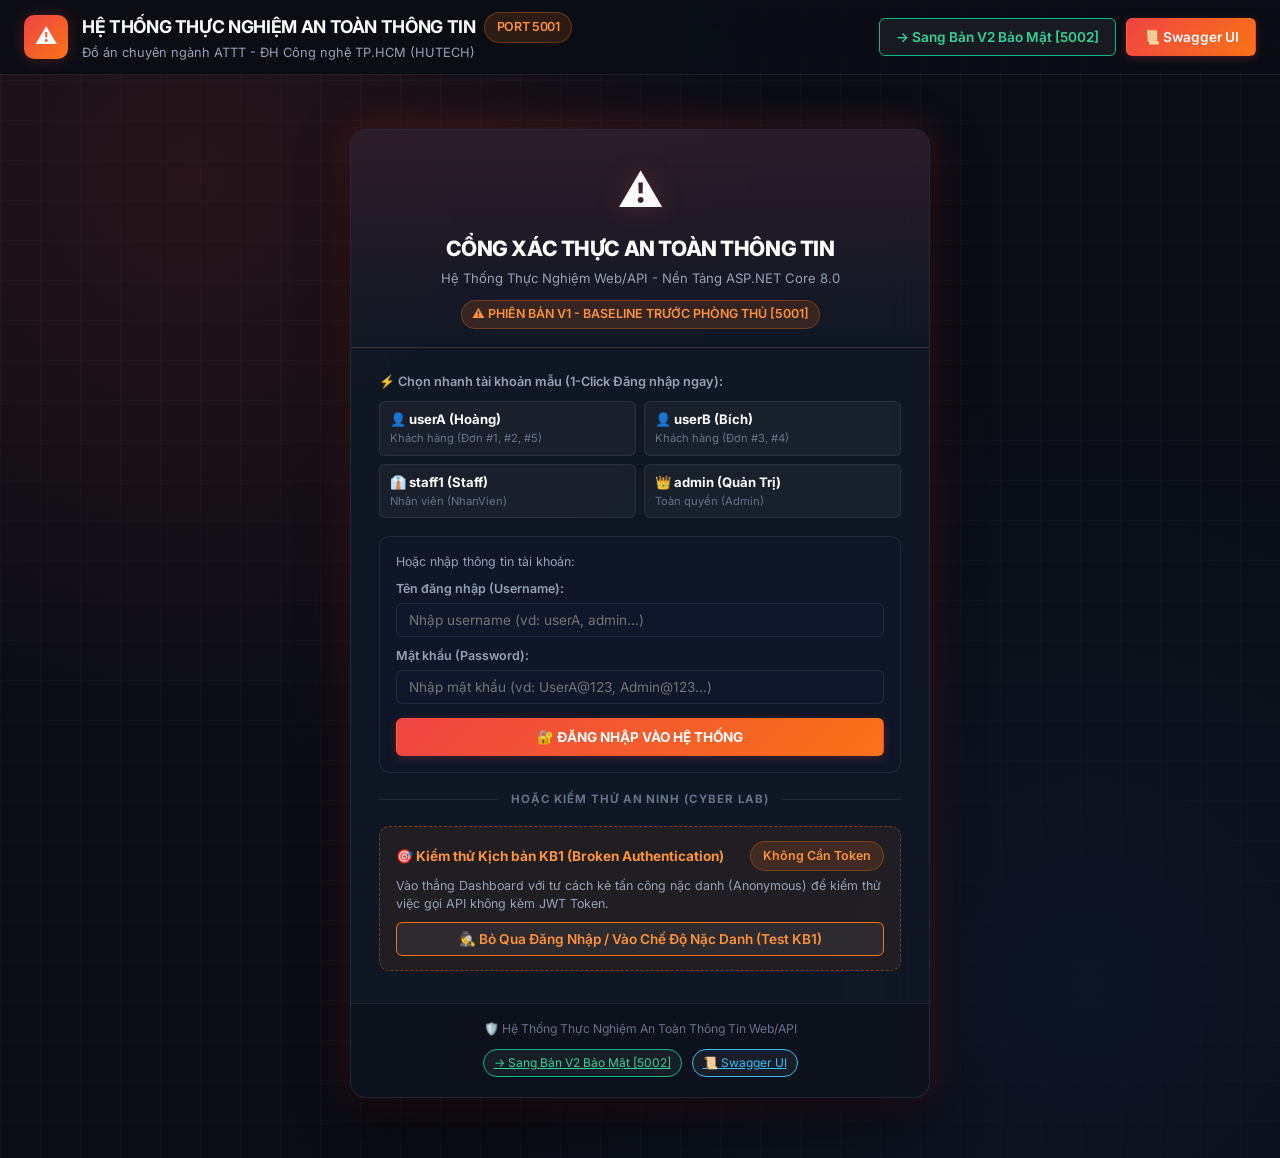
==== commit 0577b191: "feat: Redesign Web V1 & V2 with clean Login Portal, remove test simulator rows, fix Swagger UI file " ====
--- a/WebApi.V1_Vulnerable/wwwroot/index.html
+++ b/WebApi.V1_Vulnerable/wwwroot/index.html
@@ -25,10 +25,19 @@
         </div>
       </div>
 
-      <div class="student-badge">
-        <span>🎓 Sinh viên: <strong>Võ Lê Nhật Hoàng</strong></span>
-        <span>• MSSV: <strong>2387700017</strong></span>
-        <span>• Lớp: <strong>23DATA1</strong></span>
+
+      <!-- DYNAMIC USER SESSION IN NAVBAR (HIỂN THỊ KHI Ở DASHBOARD) -->
+      <div id="navUserSession" class="nav-user-session" style="display: none;">
+        <div class="nav-user-info">
+          <div id="navUserAvatar" class="user-avatar-sm">?</div>
+          <div class="nav-user-details">
+            <span id="navUserName" class="nav-user-name">Khách Nặc Danh</span>
+            <span id="navUserRole" class="badge badge-orange nav-user-role">Anonymous</span>
+          </div>
+        </div>
+        <button id="btnNavLogout" class="btn btn-secondary btn-sm" onclick="handleNavLogout()" title="Đăng xuất / Về cổng đăng nhập">
+          🚪 Đăng xuất
+        </button>
       </div>
 
       <div class="nav-actions">
@@ -42,7 +51,90 @@
     </div>
   </nav>
 
-  <div class="container">
+  <!-- VIEW 1: CỔNG ĐĂNG NHẬP (LOGIN PORTAL) -->
+  <div id="viewLogin" class="login-page-wrapper">
+    <div class="login-card-container">
+      <div class="login-card-header">
+        <div class="login-brand-icon">⚠️</div>
+        <h1 class="login-main-title">CỔNG XÁC THỰC AN TOÀN THÔNG TIN</h1>
+        <div class="login-sub-title">Hệ Thống Thực Nghiệm Web/API - Nền Tảng ASP.NET Core 8.0</div>
+        <div>
+          <span class="badge badge-orange" style="font-size: 0.78rem; padding: 4px 10px;">⚠️ PHIÊN BẢN V1 - BASELINE TRƯỚC PHÒNG THỦ [5001]</span>
+        </div>
+      </div>
+
+      <div class="login-card-body">
+        <div class="login-section-caption">
+          <span>⚡ Chọn nhanh tài khoản mẫu (1-Click Đăng nhập ngay):</span>
+        </div>
+        <div class="login-quick-accounts">
+          <div class="quick-acc-btn" onclick="quickLogin('userA')">
+            <div class="quick-acc-name">👤 userA (Hoàng)</div>
+            <div class="quick-acc-role">Khách hàng (Đơn #1, #2, #5)</div>
+          </div>
+          <div class="quick-acc-btn" onclick="quickLogin('userB')">
+            <div class="quick-acc-name">👤 userB (Bích)</div>
+            <div class="quick-acc-role">Khách hàng (Đơn #3, #4)</div>
+          </div>
+          <div class="quick-acc-btn" onclick="quickLogin('staff1')">
+            <div class="quick-acc-name">👔 staff1 (Staff)</div>
+            <div class="quick-acc-role">Nhân viên (NhanVien)</div>
+          </div>
+          <div class="quick-acc-btn" onclick="quickLogin('admin')">
+            <div class="quick-acc-name">👑 admin (Quản Trị)</div>
+            <div class="quick-acc-role">Toàn quyền (Admin)</div>
+          </div>
+        </div>
+
+        <div class="login-form-box">
+          <div style="font-size: 0.78rem; color: var(--text-muted); margin-bottom: 8px;">
+            Hoặc nhập thông tin tài khoản:
+          </div>
+          <div style="margin-bottom: 10px;">
+            <label class="form-label">Tên đăng nhập (Username):</label>
+            <input type="text" id="loginUsername" class="form-input" placeholder="Nhập username (vd: userA, admin...)">
+          </div>
+          <div style="margin-bottom: 14px;">
+            <label class="form-label">Mật khẩu (Password):</label>
+            <input type="password" id="loginPassword" class="form-input" placeholder="Nhập mật khẩu (vd: UserA@123, Admin@123...)">
+          </div>
+          <button id="btnLogin" class="btn btn-primary" style="width: 100%; justify-content: center; padding: 10px 16px; font-weight: 700;" onclick="performLogin(document.getElementById('loginUsername').value, document.getElementById('loginPassword').value)">
+            🔐 ĐĂNG NHẬP VÀO HỆ THỐNG
+          </button>
+        </div>
+
+        <div class="login-divider">
+          <span>HOẶC KIỂM THỬ AN NINH (CYBER LAB)</span>
+        </div>
+
+        <div class="anonymous-portal-card">
+          <div style="display: flex; align-items: center; justify-content: space-between; margin-bottom: 6px;">
+            <span style="font-weight: 700; font-size: 0.85rem; color: #fb923c;">🎯 Kiểm thử Kịch bản KB1 (Broken Authentication)</span>
+            <span class="badge badge-orange">Không Cần Token</span>
+          </div>
+          <div style="font-size: 0.78rem; color: var(--text-muted); margin-bottom: 10px; line-height: 1.4;">
+            Vào thẳng Dashboard với tư cách kẻ tấn công nặc danh (Anonymous) để kiểm thử việc gọi API không kèm JWT Token.
+          </div>
+          <button class="btn btn-secondary" style="width: 100%; justify-content: center; border-color: #f97316; color: #fb923c; font-weight: 600;" onclick="enterAnonymousMode()">
+            🕵️ Bỏ Qua Đăng Nhập / Vào Chế Độ Nặc Danh (Test KB1)
+          </button>
+        </div>
+      </div>
+
+      <div class="login-card-footer">
+        <div class="student-info-mini">
+          🛡️ Hệ Thống Thực Nghiệm An Toàn Thông Tin Web/API
+        </div>
+        <div class="login-footer-links">
+          <a href="http://localhost:5002" class="btn-tag" style="border-color: #10b981; color: #34d399;">&rarr; Sang Bản V2 Bảo Mật [5002]</a>
+          <a href="/swagger" target="_blank" class="btn-tag" style="border-color: #38bdf8; color: #38bdf8;">📜 Swagger UI</a>
+        </div>
+      </div>
+    </div>
+  </div>
+
+  <!-- VIEW 2: MÀN HÌNH DASHBOARD QUẢN TRỊ & THỰC NGHIỆM -->
+  <div id="viewDashboard" class="container" style="display: none;">
 
     <!-- VERSION BANNER -->
     <div class="version-banner">
@@ -68,216 +160,29 @@
       </div>
     </div>
 
-    <!-- HÀNG 1: 1-CLICK KB1–KB4 SIMULATOR -->
-    <div class="card" style="margin-bottom: 24px;">
-      <div class="card-header">
-        <div>
-          <div class="card-title">
-            🎯 4 Kịch Bản Lỗ Hổng Cốt Lõi KB1–KB4 (Khớp 100% Đề Cương Nghiên Cứu)
-          </div>
-          <div style="font-size: 0.78rem; color: var(--text-muted); margin-top: 4px;">
-            Mô phỏng 4 điểm yếu cơ sở: Không cần token vẫn xem đơn (200), Người dùng thường gọi API Admin (200), IDOR xem trộm đơn (200) và SQL Injection bypass/dump dữ liệu (200).
-          </div>
-        </div>
-        <button id="btnRunAllKB" class="btn btn-primary" onclick="runAllKB()">
-          ▶ Chạy tất cả 4 kịch bản (Run All KB1–KB4)
-        </button>
-      </div>
-
-      <div class="grid-4">
-        <!-- CARD KB1 -->
-        <div class="kb-card">
-          <div>
-            <div class="kb-header">
-              <span class="kb-tag">KỊCH BẢN 1 (MT1)</span>
-              <span class="badge badge-orange">Kết quả: 200 OK</span>
-            </div>
-            <div class="kb-title">Chưa đăng nhập gọi API</div>
-            <div class="kb-desc">Gửi yêu cầu GET không kèm JWT Token. Bản V1 trả về 200 OK kèm toàn bộ dữ liệu do thiếu [Authorize].</div>
-            <div class="kb-endpoint">GET /api/orders</div>
-          </div>
-          <div>
-            <button class="btn btn-secondary btn-sm" style="width: 100%;" onclick="runKB1()">
-              Thử nghiệm KB1
-            </button>
-            <div id="kb1Result" class="kb-result"></div>
-          </div>
-        </div>
-
-        <!-- CARD KB2 -->
-        <div class="kb-card">
-          <div>
-            <div class="kb-header">
-              <span class="kb-tag">KỊCH BẢN 2 (MT2)</span>
-              <span class="badge badge-orange">Kết quả: 200 OK</span>
-            </div>
-            <div class="kb-title">Người dùng gọi API Admin</div>
-            <div class="kb-desc">Dùng tài khoản thường (userA) gọi API Quản trị. Bản V1 thiếu Role check, làm lộ mật khẩu plaintext và danh sách user.</div>
-            <div class="kb-endpoint">GET /api/admin/users</div>
-          </div>
-          <div>
-            <button class="btn btn-secondary btn-sm" style="width: 100%;" onclick="runKB2()">
-              Thử nghiệm KB2
-            </button>
-            <div id="kb2Result" class="kb-result"></div>
-          </div>
-        </div>
-
-        <!-- CARD KB3 -->
-        <div class="kb-card">
-          <div>
-            <div class="kb-header">
-              <span class="kb-tag">KỊCH BẢN 3 (MT3)</span>
-              <span class="badge badge-orange">Kết quả: 200 OK</span>
-            </div>
-            <div class="kb-title">Khai thác BOLA / IDOR</div>
-            <div class="kb-desc">userA đổi ID sang đơn #3 của userB. Bản V1 không kiểm tra UserId chủ sở hữu, trả về 200 OK xem trộm đơn hàng.</div>
-            <div class="kb-endpoint">GET /api/orders/3</div>
-          </div>
-          <div>
-            <button class="btn btn-secondary btn-sm" style="width: 100%;" onclick="runKB3()">
-              Thử nghiệm KB3
-            </button>
-            <div id="kb3Result" class="kb-result"></div>
-          </div>
-        </div>
-
-        <!-- CARD KB4 -->
-        <div class="kb-card">
-          <div>
-            <div class="kb-header">
-              <span class="kb-tag">KỊCH BẢN 4 (MT4)</span>
-              <span class="badge badge-orange">Kết quả: 200 OK</span>
-            </div>
-            <div class="kb-title">Tấn công SQL Injection</div>
-            <div class="kb-desc">Gửi payload '?keyword=' OR 1=1 --'. Bản V1 ghép chuỗi thô, trả về 200 OK dump toàn bộ CSDL hoặc lộ mã lỗi 500.</div>
-            <div class="kb-endpoint">GET /api/orders/search?keyword=...</div>
-          </div>
-          <div>
-            <button class="btn btn-secondary btn-sm" style="width: 100%;" onclick="runKB4()">
-              Thử nghiệm KB4
-            </button>
-            <div id="kb4Result" class="kb-result"></div>
-          </div>
-        </div>
-      </div>
-
-      <div id="runAllSummary" style="display: none; margin-top: 14px;"></div>
-    </div>
-
-    <!-- HÀNG 2: 1-CLICK KB5–KB8 EXTENDED VULNERABILITY SIMULATOR -->
-    <div class="card" style="margin-bottom: 24px; border-color: rgba(239, 68, 68, 0.3);">
-      <div class="card-header">
-        <div>
-          <div class="card-title" style="color: #f87171;">
-            ⚡ Kịch Bản Điểm Yếu Mở Rộng KB5–KB8 (Token Replay, Business Logic Flaw, Insecure File Upload, No Rate Limit)
-          </div>
-          <div style="font-size: 0.78rem; color: var(--text-muted); margin-top: 4px;">
-            Mô phỏng các nguy cơ an ninh mở rộng trên V1: Không thu hồi token sau logout, Cho phép số tiền âm & Mass Assignment, Upload Webshell thành công và Không giới hạn tần suất gọi API.
-          </div>
-        </div>
-        <button id="btnRunAllExtKB" class="btn btn-secondary" style="border-color: #ef4444; color: #f87171;" onclick="runAllExtKB()">
-          ▶ Chạy tất cả kịch bản mở rộng (KB5–KB8)
-        </button>
-      </div>
-
-      <div class="grid-4">
-        <!-- CARD KB5 -->
-        <div class="kb-card">
-          <div>
-            <div class="kb-header">
-              <span class="kb-tag">KB5 (TOKEN REPLAY)</span>
-              <span class="badge badge-orange">Kết quả: 200 OK</span>
-            </div>
-            <div class="kb-title">Không Thu Hồi Token (Replay)</div>
-            <div class="kb-desc">Đăng xuất (POST /api/auth/logout), sau đó dùng lại token cũ gọi /api/auth/me. V1 không có Blacklist nên token cũ vẫn hợp lệ (200 OK).</div>
-            <div class="kb-endpoint">POST /logout -> GET /me</div>
-          </div>
-          <div>
-            <button class="btn btn-secondary btn-sm" style="width: 100%;" onclick="runKB5()">
-              Thử Token Replay (KB5)
-            </button>
-            <div id="kb5Result" class="kb-result"></div>
-          </div>
-        </div>
-
-        <!-- CARD KB6 -->
-        <div class="kb-card">
-          <div>
-            <div class="kb-header">
-              <span class="kb-tag">KB6 (LOGIC & IDOR)</span>
-              <span class="badge badge-orange">Kết quả: 200 OK</span>
-            </div>
-            <div class="kb-title">Logic Nghiệp Vụ & IDOR Sửa/Xóa</div>
-            <div class="kb-desc">Tạo đơn tiền âm (-999k) hoặc userA xóa đơn #3 của userB. V1 chấp nhận số tiền âm (200 OK) và cho phép xóa đơn của người khác.</div>
-            <div class="kb-endpoint">POST /orders | DELETE /orders/3</div>
-          </div>
-          <div>
-            <div style="display: flex; gap: 6px; margin-bottom: 6px;">
-              <button class="btn btn-secondary btn-sm" style="flex: 1;" onclick="runKB6Logic()">
-                Tiền âm (-999k)
-              </button>
-              <button class="btn btn-secondary btn-sm" style="flex: 1;" onclick="runKB6IdorDelete()">
-                Xóa đơn #3
-              </button>
-            </div>
-            <div id="kb6Result" class="kb-result"></div>
-          </div>
-        </div>
-
-        <!-- CARD KB7 -->
-        <div class="kb-card">
-          <div>
-            <div class="kb-header">
-              <span class="kb-tag">KB7 (FILE UPLOAD)</span>
-              <span class="badge badge-orange">Kết quả: 200 OK</span>
-            </div>
-            <div class="kb-title">Upload Webshell / Extension Lạ</div>
-            <div class="kb-desc">Gửi file 'webshell.jpg.aspx' hoặc script text. V1 không kiểm tra Magic Bytes, chấp nhận tải lên (200 OK), nguy cơ RCE.</div>
-            <div class="kb-endpoint">POST /api/orders/1/upload</div>
-          </div>
-          <div>
-            <button class="btn btn-secondary btn-sm" style="width: 100%;" onclick="runKB7()">
-              Thử Upload Webshell Giả
-            </button>
-            <div id="kb7Result" class="kb-result"></div>
-          </div>
-        </div>
-
-        <!-- CARD KB8 -->
-        <div class="kb-card">
-          <div>
-            <div class="kb-header">
-              <span class="kb-tag">KB8 (NO RATE LIMIT)</span>
-              <span class="badge badge-orange">Kết quả: 200 OK</span>
-            </div>
-            <div class="kb-title">Không Giới Hạn Tần Suất (Spam)</div>
-            <div class="kb-desc">Spam liên tục 8 requests vào /api/orders/rate-test. V1 không có Rate Limiting, xử lý toàn bộ 8 request thành công (200 OK).</div>
-            <div class="kb-endpoint">GET /api/orders/rate-test (Spam)</div>
-          </div>
-          <div>
-            <button class="btn btn-secondary btn-sm" style="width: 100%;" onclick="runKB8()">
-              Thử Spam API (Test Spam)
-            </button>
-            <div id="kb8Result" class="kb-result"></div>
-          </div>
-        </div>
-      </div>
-
-      <div id="runAllExtSummary" style="display: none; margin-top: 14px;"></div>
-    </div>
-
     <!-- KHU VỰC A: TRUNG TÂM ĐĂNG NHẬP 1-CLICK & GIẢI MÃ JWT TOKEN -->
     <div class="grid-2">
-      <!-- CỘT 1: FORM LOGIN & QUICK ACCOUNTS -->
+      <!-- CỘT 1: THÔNG TIN PHIÊN LÀM VIỆC & PHÂN QUYỀN -->
       <div class="card">
         <div class="card-header">
-          <div class="card-title">🔐 Trung Tâm Xác Thực (1-Click Quick Login & Logout)</div>
-          <span class="badge badge-blue">POST /api/auth/login</span>
+          <div class="card-title">👤 Phiên Làm Việc & Phân Quyền Hiện Tại</div>
+          <button class="btn btn-secondary btn-sm" onclick="handleNavLogout()">🚪 Đăng xuất</button>
+        </div>
+
+        <!-- SESSION STATUS -->
+        <div class="session-box" style="margin-bottom: 14px;">
+          <div class="session-user">
+            <div id="userAvatar" class="user-avatar">?</div>
+            <div>
+              <div id="userDisplayName" style="font-weight: 700; font-size: 0.95rem;">Chưa đăng nhập (Anonymous)</div>
+              <div style="font-size: 0.72rem; color: var(--text-dim);">Trạng thái phiên làm việc hiện tại</div>
+            </div>
+          </div>
+          <span id="userRoleBadge" class="badge badge-orange">No Token</span>
         </div>
 
         <div style="font-size: 0.8rem; color: var(--text-muted); margin-bottom: 8px;">
-          Chọn nhanh tài khoản thử nghiệm (Tự động điền mật khẩu và cấp Token):
+          Chuyển nhanh phiên người dùng khác (Quick Switch):
         </div>
 
         <div class="quick-accounts-grid">
@@ -301,29 +206,6 @@
             <div class="quick-acc-name">👑 admin (Quản Trị)</div>
             <div class="quick-acc-role">Toàn quyền (Admin)</div>
           </div>
-        </div>
-
-        <div style="display: flex; gap: 8px; margin-bottom: 8px;">
-          <input type="text" id="loginUsername" class="form-input" placeholder="Tên đăng nhập (username)">
-          <input type="password" id="loginPassword" class="form-input" placeholder="Mật khẩu (password)">
-          <button id="btnLogin" class="btn btn-primary" style="white-space: nowrap;" onclick="performLogin(document.getElementById('loginUsername').value, document.getElementById('loginPassword').value)">
-            Đăng nhập
-          </button>
-          <button id="btnLogout" class="btn btn-secondary" style="white-space: nowrap;" onclick="performLogout()">
-            Đăng xuất
-          </button>
-        </div>
-
-        <!-- SESSION STATUS -->
-        <div class="session-box">
-          <div class="session-user">
-            <div id="userAvatar" class="user-avatar">?</div>
-            <div>
-              <div id="userDisplayName" style="font-weight: 700; font-size: 0.9rem;">Chưa đăng nhập (Anonymous)</div>
-              <div style="font-size: 0.72rem; color: var(--text-dim);">Trạng thái phiên làm việc hiện tại</div>
-            </div>
-          </div>
-          <span id="userRoleBadge" class="badge badge-orange">No Token</span>
         </div>
       </div>
 
@@ -671,8 +553,8 @@
     <!-- FOOTER -->
     <footer class="footer">
       <div>
-        <strong>ĐỒ ÁN CHUYÊN NGÀNH AN TOÀN THÔNG TIN - HUTECH</strong><br>
-        Sinh viên thực hiện: <strong>Võ Lê Nhật Hoàng</strong> (MSSV: <strong>2387700017</strong> - Lớp: <strong>23DATA1</strong>)
+        <strong>HỆ THỐNG THỰC NGHIỆM AN TOÀN THÔNG TIN WEB/API</strong><br>
+        Nghiên cứu &amp; Thực nghiệm Các Cơ chế Xác thực, Phân quyền và Kiểm soát Truy cập
       </div>
       <div>
         Đang chạy: <strong style="color: #f87171;">WebApi.V1_Vulnerable (Port 5001)</strong> |
--- a/WebApi.V1_Vulnerable/wwwroot/css/app.css
+++ b/WebApi.V1_Vulnerable/wwwroot/css/app.css
@@ -649,3 +649,197 @@
   flex-wrap: wrap;
   gap: 10px;
 }
+
+/* ==========================================================================
+   TWO-VIEW ARCHITECTURE: LOGIN PORTAL & DASHBOARD STYLES
+   ========================================================================== */
+
+/* LOGIN PAGE WRAPPER */
+.login-page-wrapper {
+  min-height: calc(100vh - 120px);
+  display: flex;
+  align-items: center;
+  justify-content: center;
+  padding: 30px 20px 60px;
+}
+
+.login-card-container {
+  width: 100%;
+  max-width: 580px;
+  background: rgba(17, 24, 39, 0.92);
+  backdrop-filter: blur(24px);
+  border: 1px solid var(--border-color);
+  border-radius: var(--radius-lg);
+  box-shadow: 0 20px 50px rgba(0, 0, 0, 0.6), 0 0 40px var(--accent-glow);
+  overflow: hidden;
+  animation: loginFadeIn 0.35s cubic-bezier(0.16, 1, 0.3, 1);
+}
+
+@keyframes loginFadeIn {
+  from {
+    opacity: 0;
+    transform: scale(0.96) translateY(12px);
+  }
+  to {
+    opacity: 1;
+    transform: scale(1) translateY(0);
+  }
+}
+
+.login-card-header {
+  padding: 28px 28px 18px;
+  border-bottom: 1px solid var(--border-color);
+  text-align: center;
+  background: linear-gradient(180deg, var(--accent-subtle) 0%, transparent 100%);
+}
+
+.login-brand-icon {
+  font-size: 2.8rem;
+  margin-bottom: 8px;
+  filter: drop-shadow(0 0 12px var(--accent-glow));
+}
+
+.login-main-title {
+  font-size: 1.32rem;
+  font-weight: 800;
+  letter-spacing: -0.02em;
+  color: #fff;
+  margin-bottom: 4px;
+}
+
+.login-sub-title {
+  font-size: 0.82rem;
+  color: var(--text-muted);
+  margin-bottom: 12px;
+}
+
+.login-card-body {
+  padding: 24px 28px;
+}
+
+.login-section-caption {
+  font-size: 0.8rem;
+  font-weight: 600;
+  color: var(--text-muted);
+  margin-bottom: 10px;
+}
+
+.login-quick-accounts {
+  display: grid;
+  grid-template-columns: repeat(2, 1fr);
+  gap: 8px;
+  margin-bottom: 18px;
+}
+
+.login-form-box {
+  background: rgba(15, 23, 42, 0.65);
+  border: 1px solid var(--border-color);
+  border-radius: var(--radius-md);
+  padding: 16px;
+  margin-bottom: 18px;
+}
+
+.login-divider {
+  display: flex;
+  align-items: center;
+  text-align: center;
+  margin: 18px 0;
+  color: var(--text-dim);
+  font-size: 0.72rem;
+  font-weight: 700;
+  letter-spacing: 0.08em;
+}
+
+.login-divider::before,
+.login-divider::after {
+  content: '';
+  flex: 1;
+  border-bottom: 1px solid rgba(255, 255, 255, 0.08);
+}
+
+.login-divider span {
+  padding: 0 12px;
+}
+
+.anonymous-portal-card {
+  background: rgba(249, 115, 22, 0.08);
+  border: 1px dashed rgba(249, 115, 22, 0.4);
+  border-radius: var(--radius-md);
+  padding: 14px 16px;
+  margin-bottom: 8px;
+}
+
+body[data-version="V2"] .anonymous-portal-card {
+  background: rgba(16, 185, 129, 0.08);
+  border-color: rgba(16, 185, 129, 0.4);
+}
+
+.login-card-footer {
+  padding: 16px 28px 20px;
+  border-top: 1px solid var(--border-color);
+  background: rgba(10, 13, 20, 0.5);
+  text-align: center;
+}
+
+.student-info-mini {
+  font-size: 0.76rem;
+  color: var(--text-dim);
+  margin-bottom: 10px;
+}
+
+.login-footer-links {
+  display: flex;
+  justify-content: center;
+  gap: 10px;
+  flex-wrap: wrap;
+}
+
+/* NAVBAR USER SESSION */
+.nav-user-session {
+  display: flex;
+  align-items: center;
+  gap: 10px;
+  background: rgba(15, 23, 42, 0.85);
+  border: 1px solid var(--border-color);
+  padding: 4px 12px 4px 6px;
+  border-radius: var(--radius-full);
+}
+
+.nav-user-info {
+  display: flex;
+  align-items: center;
+  gap: 8px;
+}
+
+.user-avatar-sm {
+  width: 28px;
+  height: 28px;
+  border-radius: 50%;
+  background: var(--accent-gradient);
+  color: #fff;
+  display: flex;
+  align-items: center;
+  justify-content: center;
+  font-weight: 700;
+  font-size: 0.8rem;
+}
+
+.nav-user-details {
+  display: flex;
+  flex-direction: column;
+}
+
+.nav-user-name {
+  font-size: 0.82rem;
+  font-weight: 700;
+  color: #fff;
+  line-height: 1.2;
+}
+
+.nav-user-role {
+  font-size: 0.64rem;
+  padding: 1px 6px;
+  border-radius: 4px;
+  width: fit-content;
+}
+
